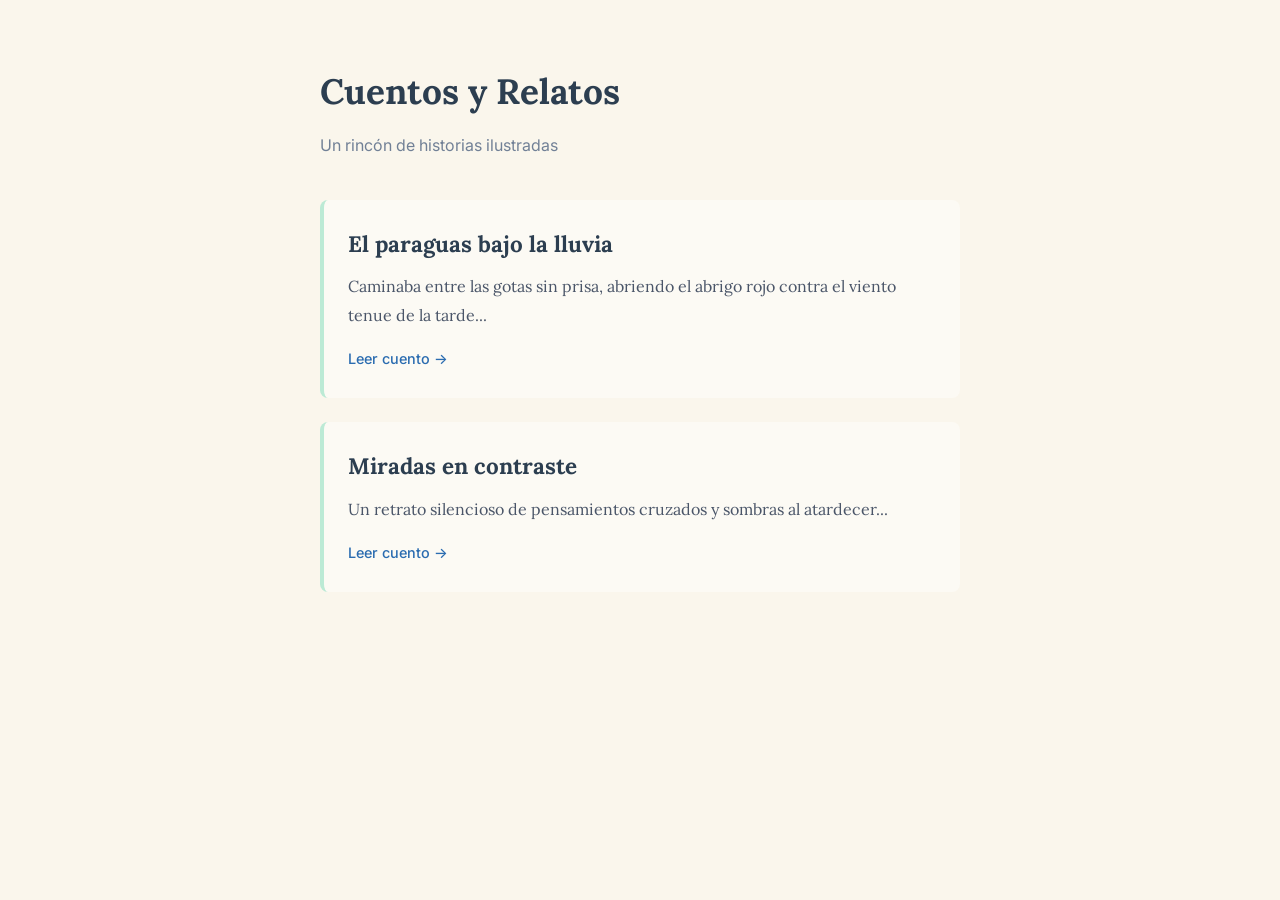
==== index.html @ d62677b7 "Add files via upload" ====
<!DOCTYPE html>
<html lang="es">
<head>
  <meta charset="UTF-8" />
  <meta name="viewport" content="width=device-width, initial-scale=1.0" />
  <title>Colección de Cuentos</title>
  <link rel="stylesheet" href="style.css" />
  <!-- Tipografía serif elegante para lectura -->
  <link rel="preconnect" href="https://fonts.googleapis.com">
  <link rel="preconnect" href="https://fonts.gstatic.com" crossorigin>
  <link href="https://fonts.googleapis.com/css2?family=Lora:ital,wght@0,400..700;1,400..700&family=Inter:wght@300;400;500&display=swap" rel="stylesheet">
</head>
<body>

  <main class="container">
    <header class="header">
      <h1 class="site-title">Cuentos y Relatos</h1>
      <p class="site-subtitle">Un rincón de historias ilustradas</p>
    </header>

    <section class="story-index">
      <ul class="story-list">
        
        <li class="story-card">
          <a href="cuentos/cuento-1.html">
            <h2 class="story-title">El paraguas bajo la lluvia</h2>
            <p class="story-excerpt">Caminaba entre las gotas sin prisa, abriendo el abrigo rojo contra el viento tenue de la tarde...</p>
            <span class="read-more">Leer cuento →</span>
          </a>
        </li>

        <li class="story-card">
          <a href="cuentos/cuento-2.html">
            <h2 class="story-title">Miradas en contraste</h2>
            <p class="story-excerpt">Un retrato silencioso de pensamientos cruzados y sombras al atardecer...</p>
            <span class="read-more">Leer cuento →</span>
          </a>
        </li>

      </ul>
    </section>
  </main>

</body>
</html>
---- style.css ----
/* Variables de color según la paleta enviada */
:root {
  --bg-color: #FAF6EC; /* Tono papel suave basado en #FDF6BD */
  --text-color: #2C3E50;
  --accent-peach: #FFD6A5;
  --accent-mint: #BCEAD5;
  --link-color: #4A5568;
  --max-width-text: 680px;
}

* {
  box-sizing: border-box;
  margin: 0;
  padding: 0;
}

body {
  background-color: var(--bg-color);
  color: var(--text-color);
  font-family: 'Lora', serif; /* Tipografía para texto principal */
  line-height: 1.8;
  font-size: 1.125rem; /* 18px ideal para móviles */
  padding: 20px;
}

.container, .story-container {
  max-width: var(--max-width-text);
  margin: 0 auto;
  padding: 40px 20px;
}

/* Encabezados e Índice */
.site-title, .single-story-title {
  font-family: 'Lora', serif;
  font-weight: 700;
  font-size: 2.2rem;
  margin-bottom: 8px;
  color: var(--text-color);
}

.site-subtitle {
  font-family: 'Inter', sans-serif;
  font-size: 1rem;
  color: #718096;
  margin-bottom: 40px;
}

.story-list {
  list-style: none;
}

.story-card {
  background: rgba(255, 255, 255, 0.4);
  border-left: 4px solid var(--accent-mint);
  border-radius: 8px;
  padding: 24px;
  margin-bottom: 24px;
  transition: transform 0.2s ease, background 0.2s ease;
}

.story-card:hover {
  transform: translateY(-2px);
  background: rgba(255, 255, 255, 0.7);
}

.story-card a {
  text-decoration: none;
  color: inherit;
  display: block;
}

.story-title {
  font-size: 1.4rem;
  margin-bottom: 8px;
}

.story-excerpt {
  font-size: 1rem;
  color: #4A5568;
  margin-bottom: 12px;
}

.read-more {
  font-family: 'Inter', sans-serif;
  font-size: 0.9rem;
  font-weight: 500;
  color: #2B6CB0;
}

/* Estilos de Lectura e Ilustraciones Intercaladas */
.back-nav {
  margin-bottom: 30px;
}

.back-nav a {
  font-family: 'Inter', sans-serif;
  font-size: 0.9rem;
  color: #718096;
  text-decoration: none;
}

.story-body p {
  margin-bottom: 1.6em;
}

/* Ilustración limpia sin recuadros */
.story-illustration {
  margin: 40px auto;
  text-align: center;
}

.story-illustration img {
  max-width: 100%;
  height: auto;
  display: block;
  margin: 0 auto;
  /* Efecto suave opcional si la imagen no tiene fondo transparente */
  mix-blend-mode: multiply; 
}
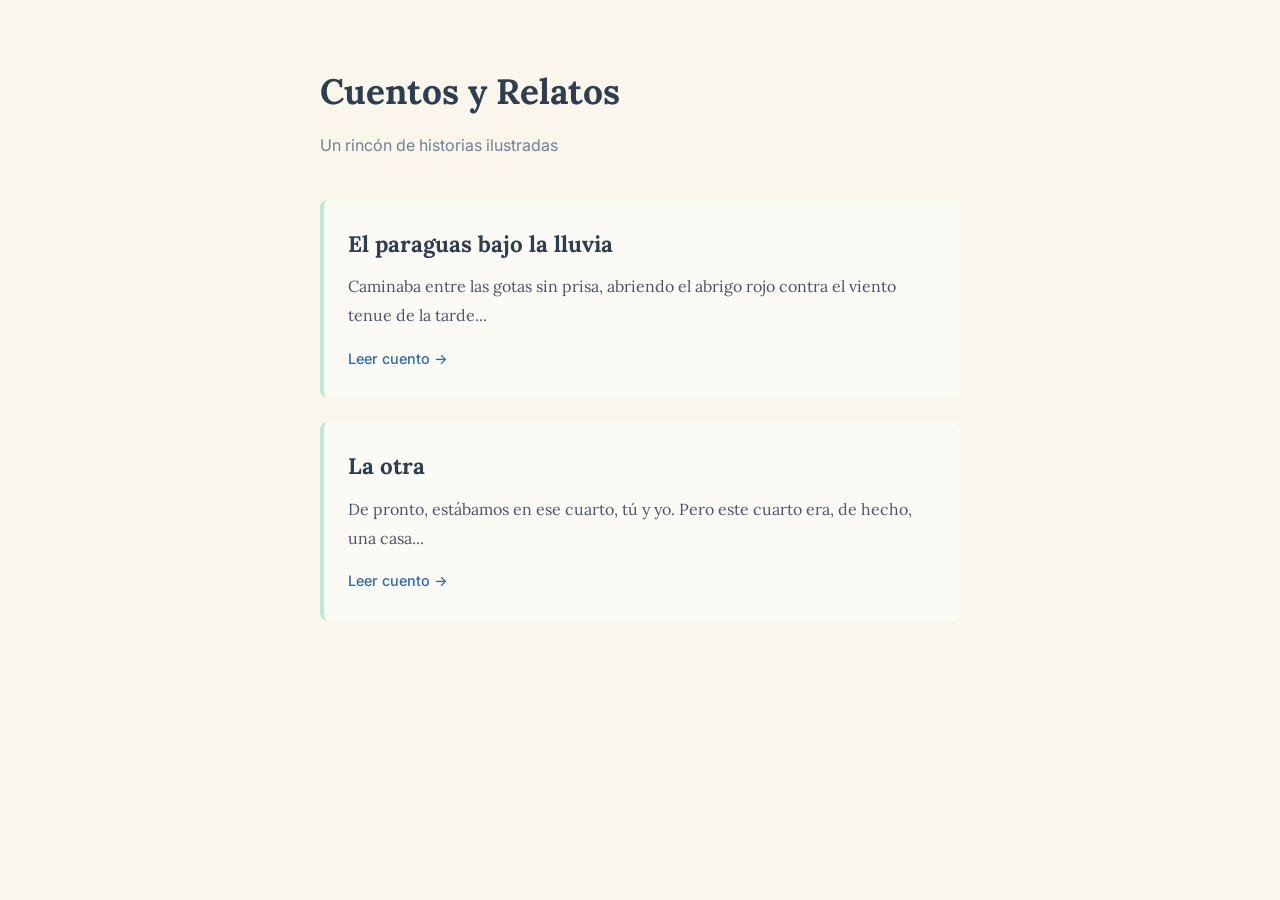
==== commit 1842db40: "Update index.html" ====
--- a/index.html
+++ b/index.html
@@ -30,9 +30,10 @@
         </li>
 
         <li class="story-card">
-          <a href="cuentos/cuento-2.html">
-            <h2 class="story-title">Miradas en contraste</h2>
-            <p class="story-excerpt">Un retrato silencioso de pensamientos cruzados y sombras al atardecer...</p>
+          <a href="cuentos/la-otra.html">
+            <h2 class="story-title">La otra</h2>
+            <p class="story-excerpt">De pronto, estábamos en ese cuarto, tú y yo. Pero este cuarto era, de hecho, una
+              casa...</p>
             <span class="read-more">Leer cuento →</span>
           </a>
         </li>
@@ -42,4 +43,4 @@
   </main>
 
 </body>
-</html>+</html>
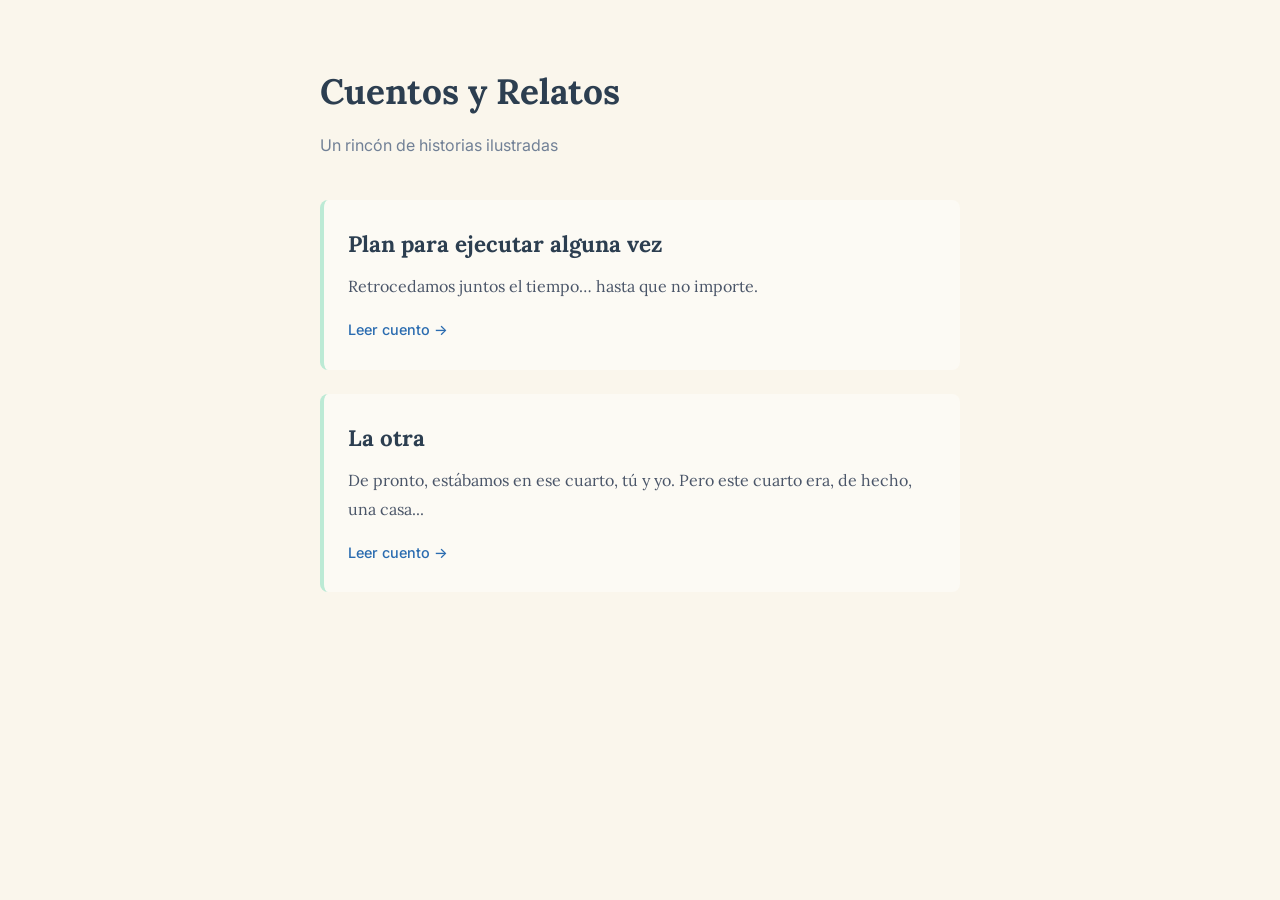
==== commit 577b8d19: "Update index.html" ====
--- a/index.html
+++ b/index.html
@@ -22,9 +22,9 @@
       <ul class="story-list">
         
         <li class="story-card">
-          <a href="cuentos/cuento-1.html">
-            <h2 class="story-title">El paraguas bajo la lluvia</h2>
-            <p class="story-excerpt">Caminaba entre las gotas sin prisa, abriendo el abrigo rojo contra el viento tenue de la tarde...</p>
+          <a href="cuentos/plan-alguna-vez.html">
+            <h2 class="story-title">Plan para ejecutar alguna vez</h2>
+            <p class="story-excerpt">Retrocedamos juntos el tiempo… hasta que no importe.</p>
             <span class="read-more">Leer cuento →</span>
           </a>
         </li>
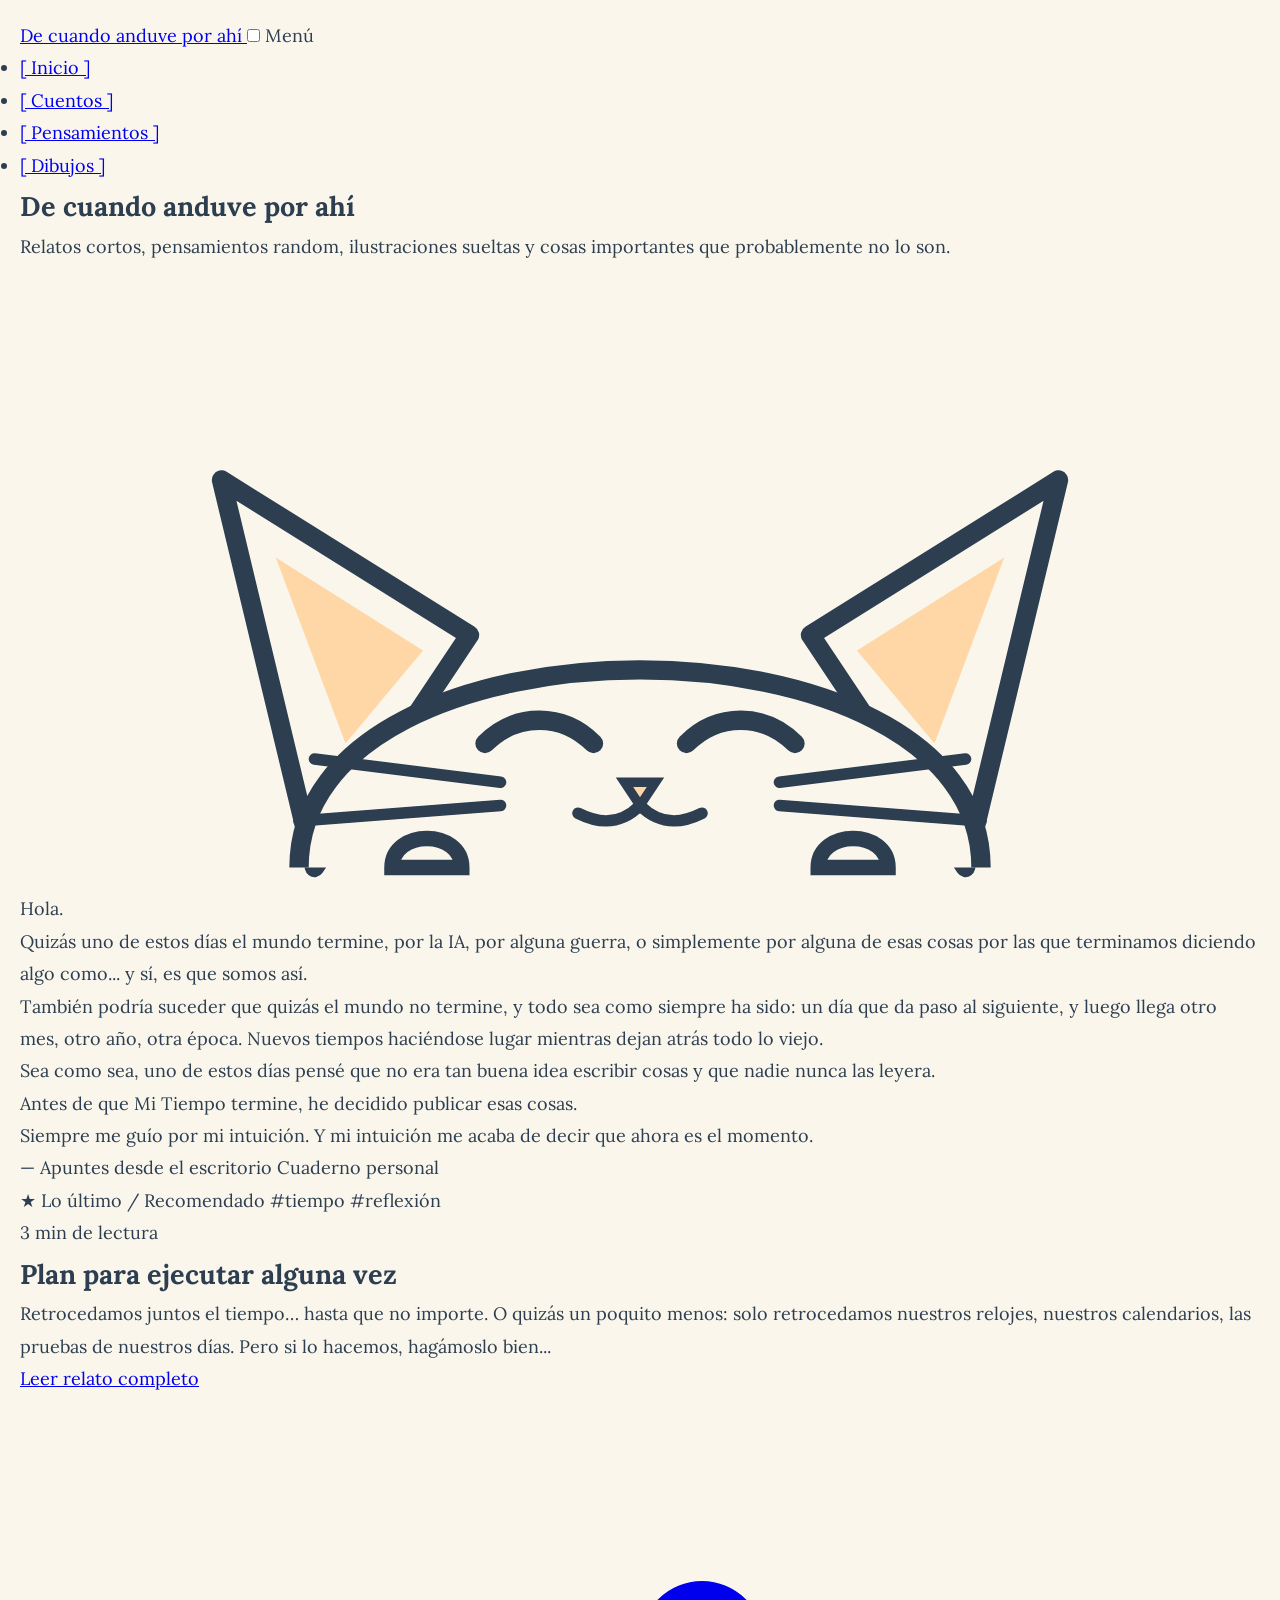
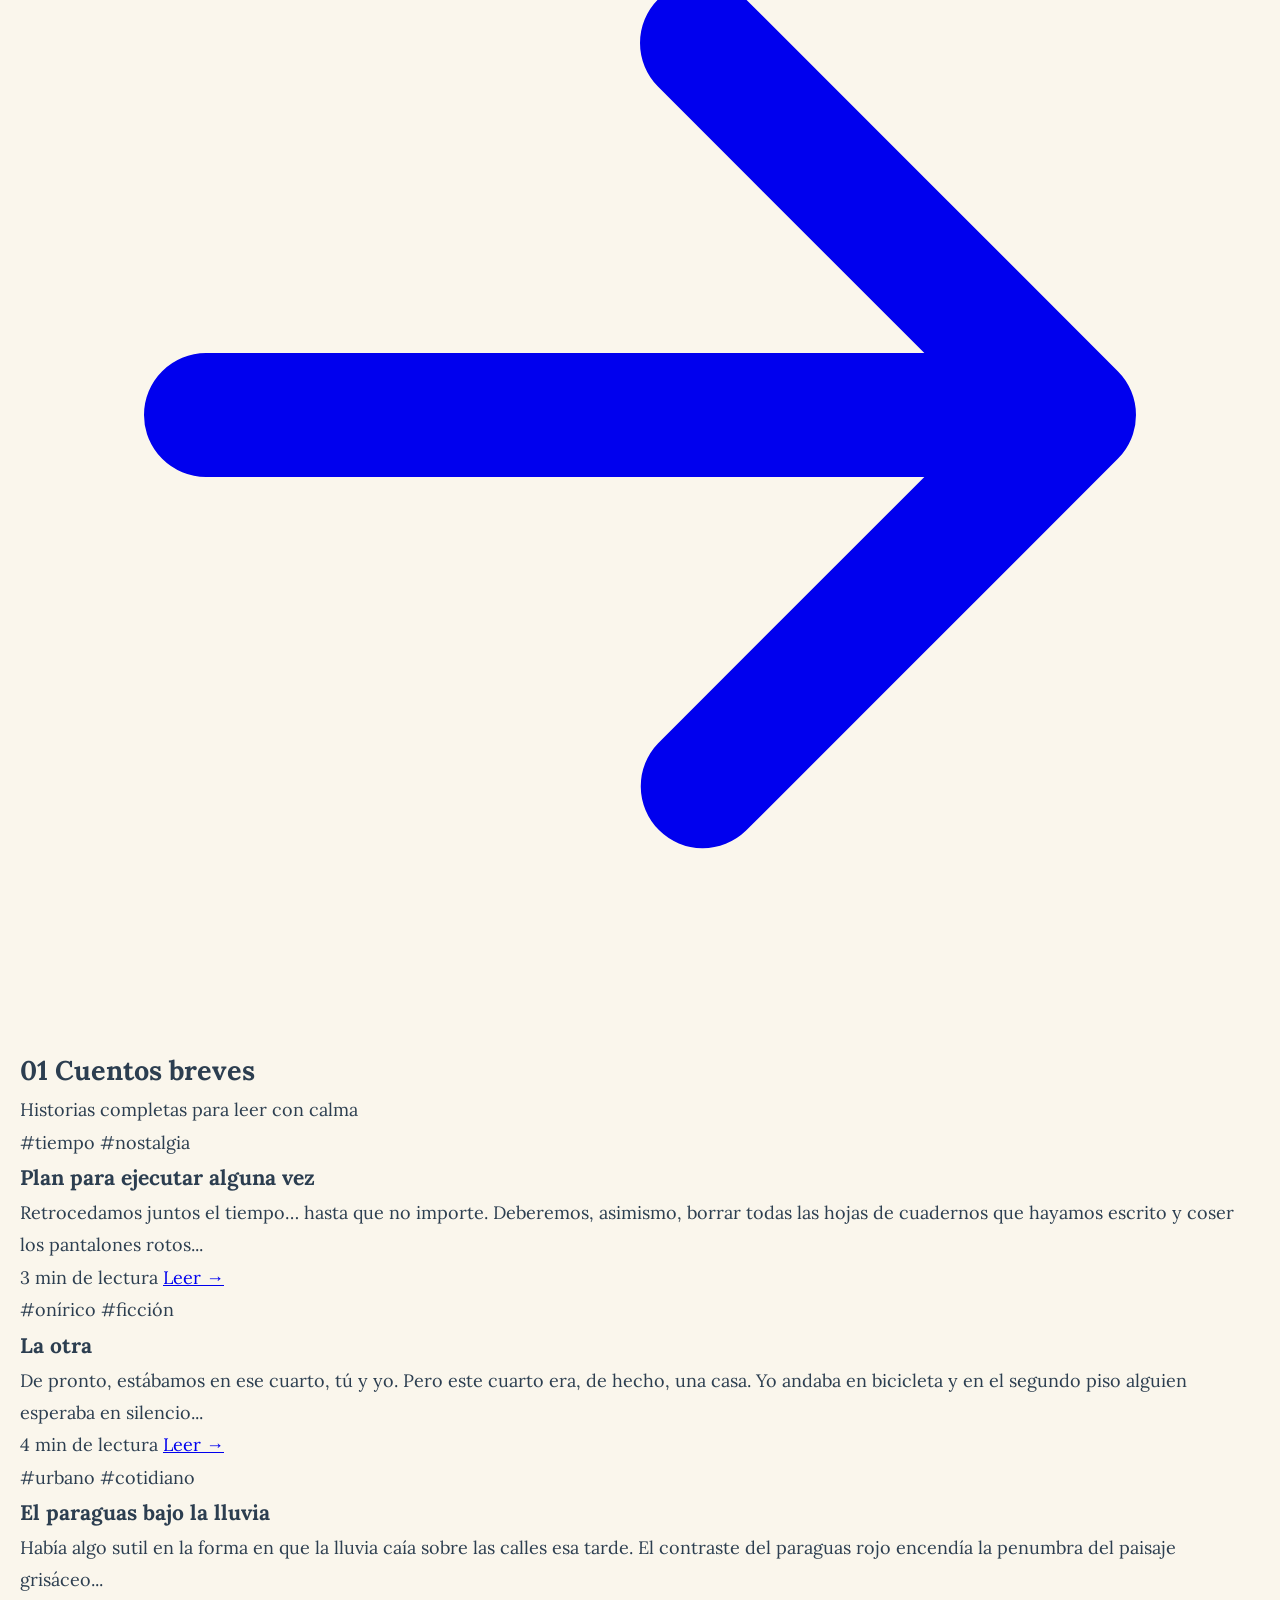
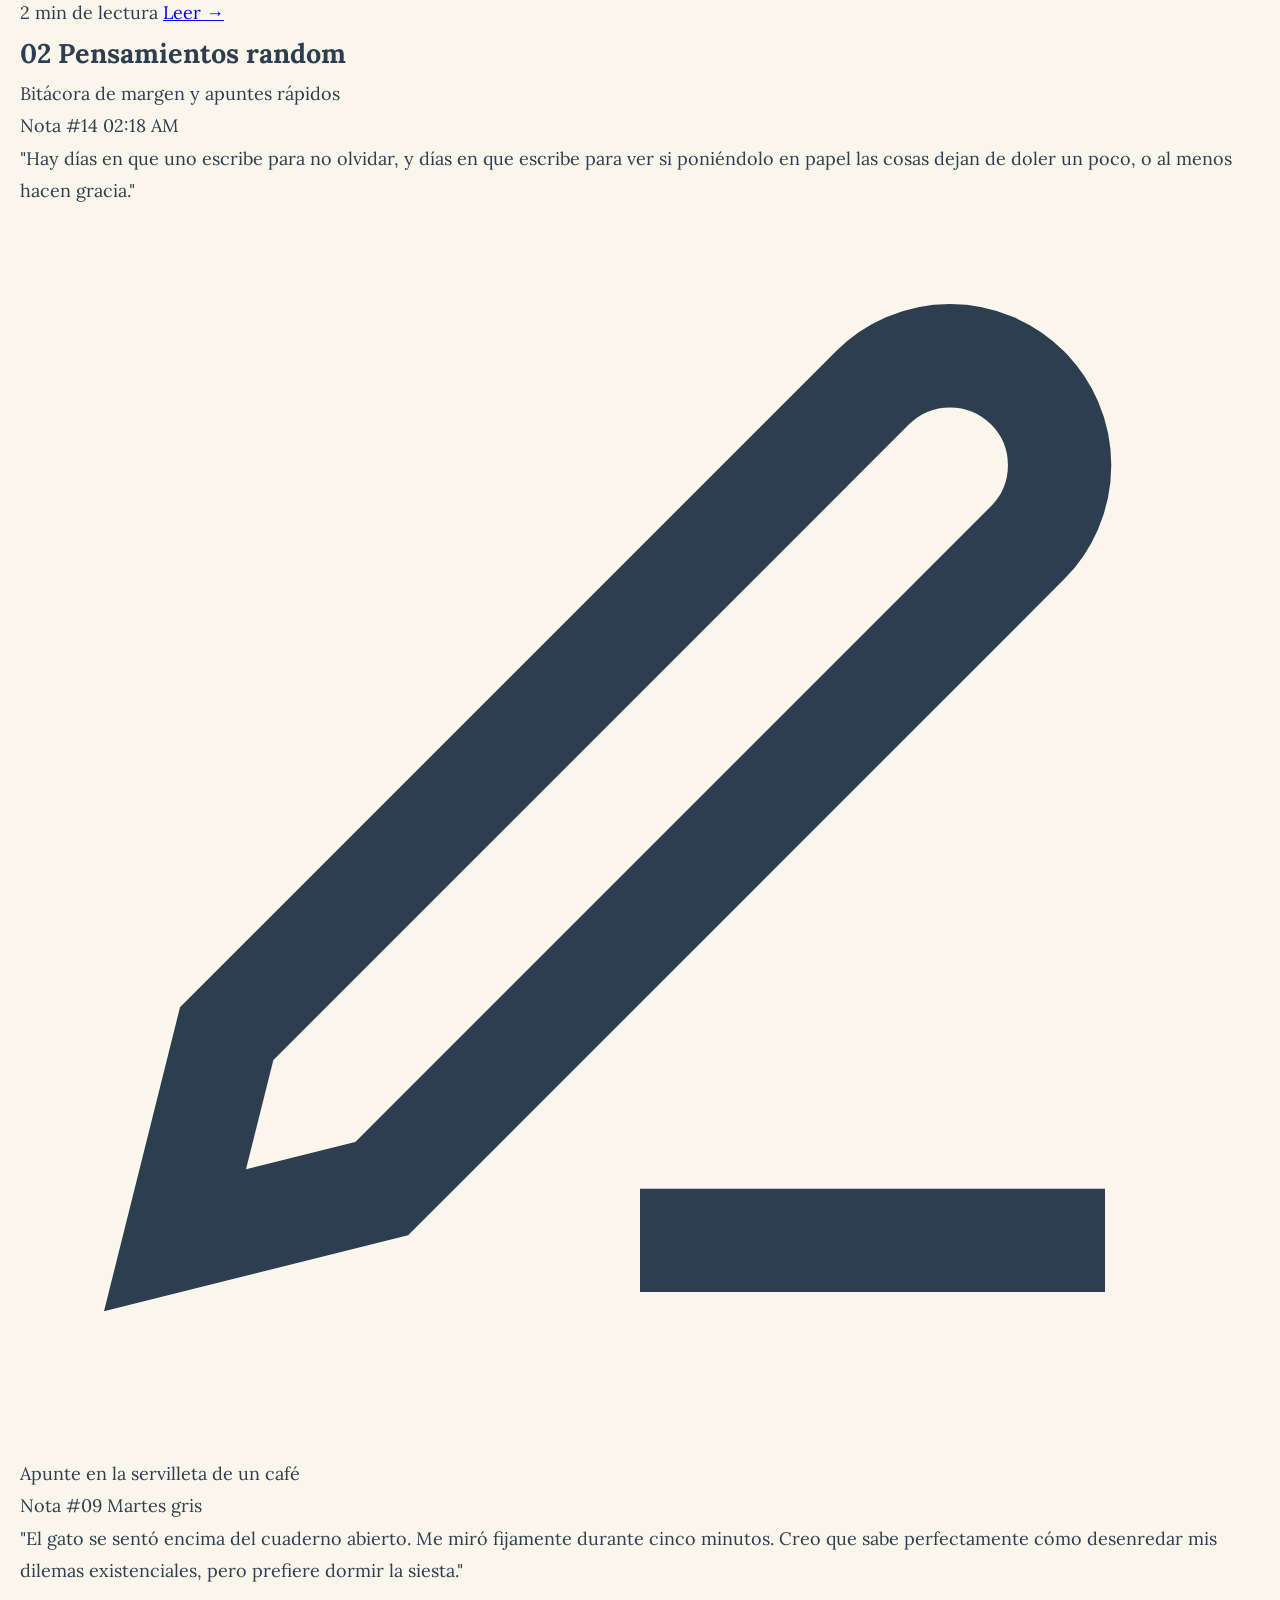
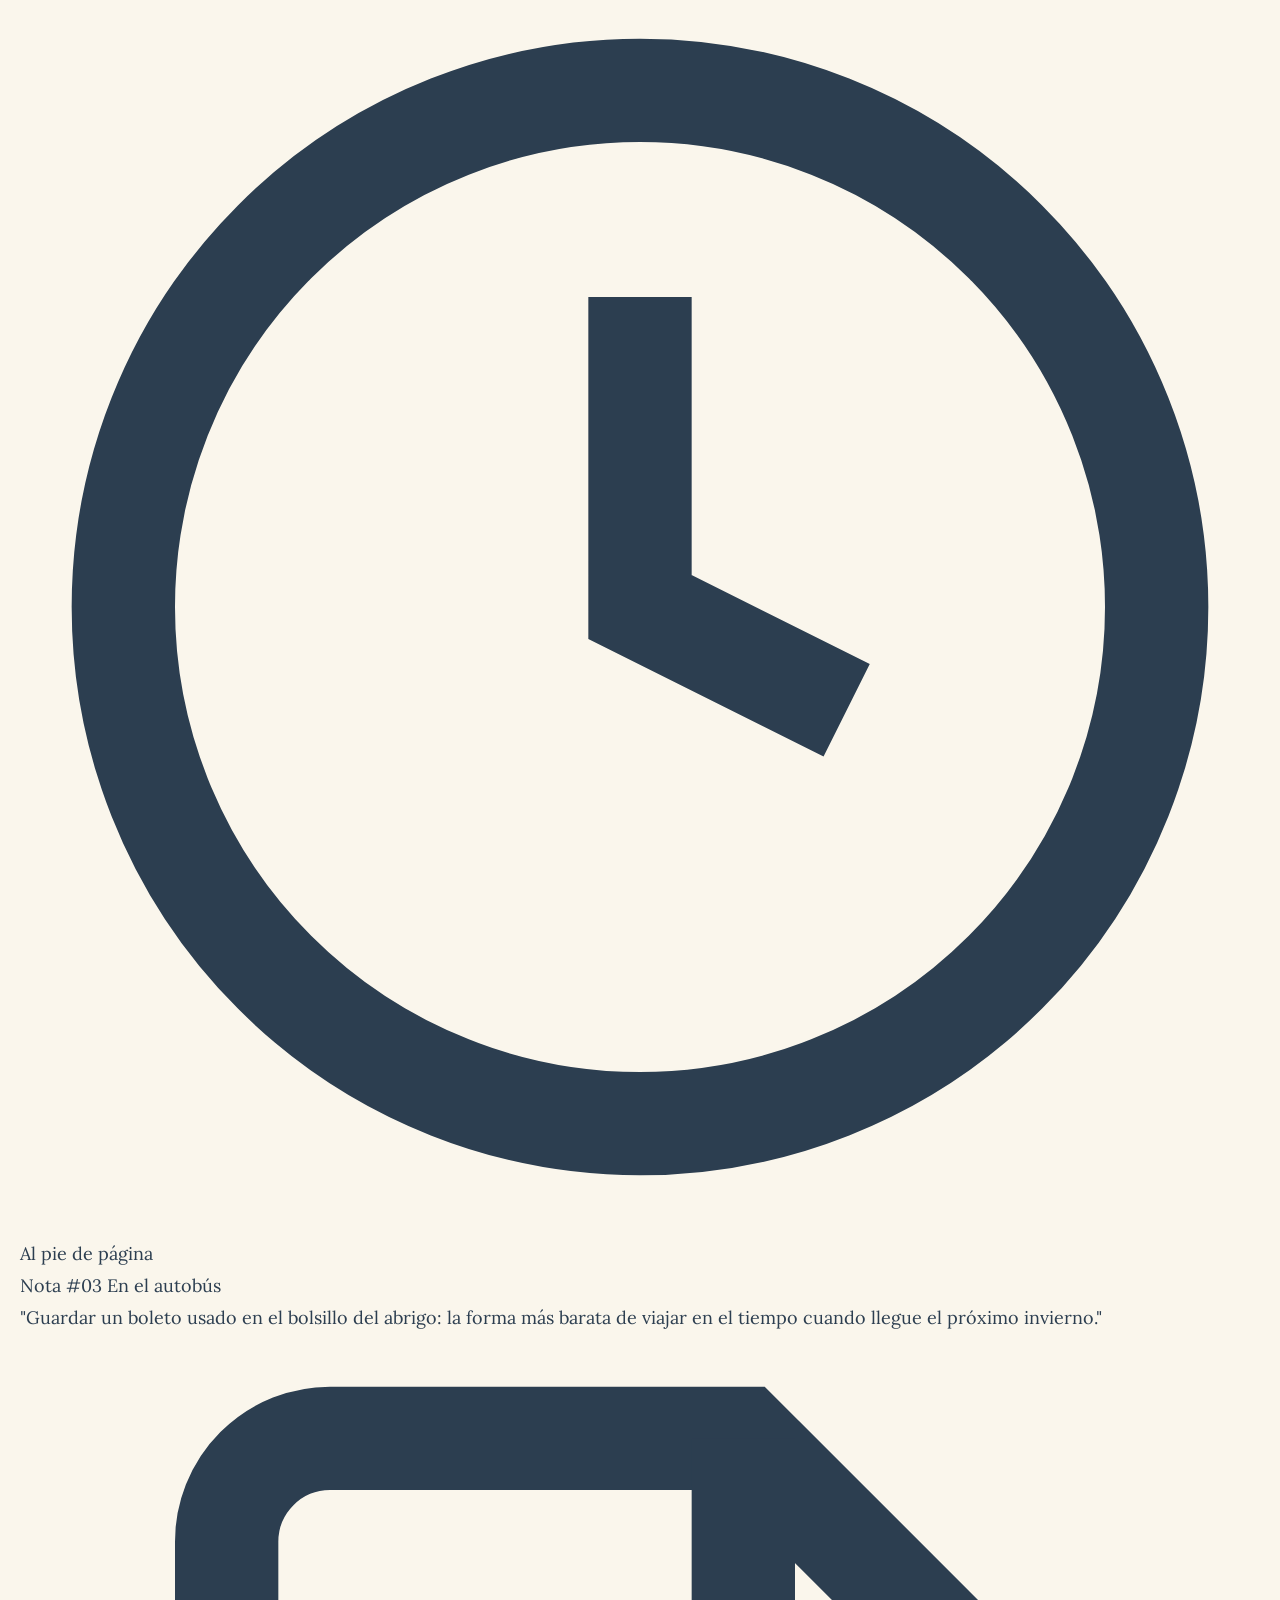
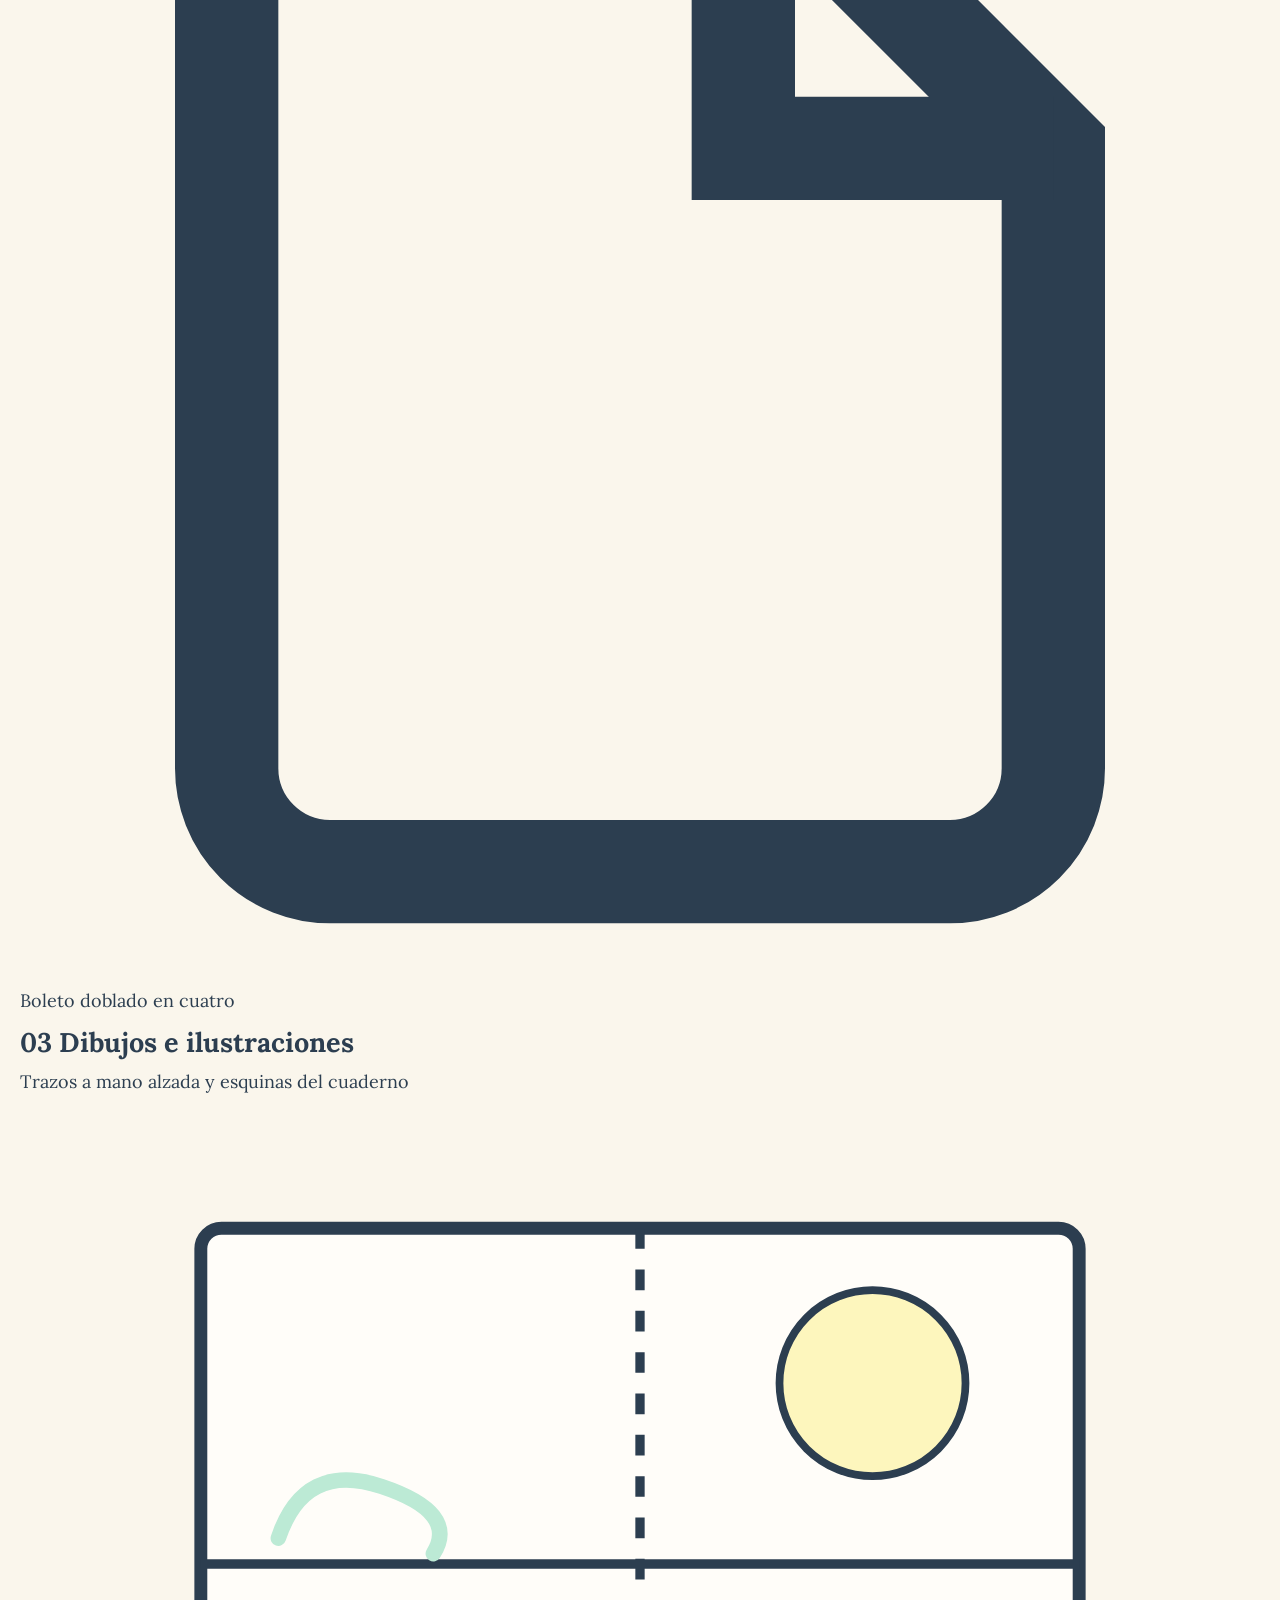
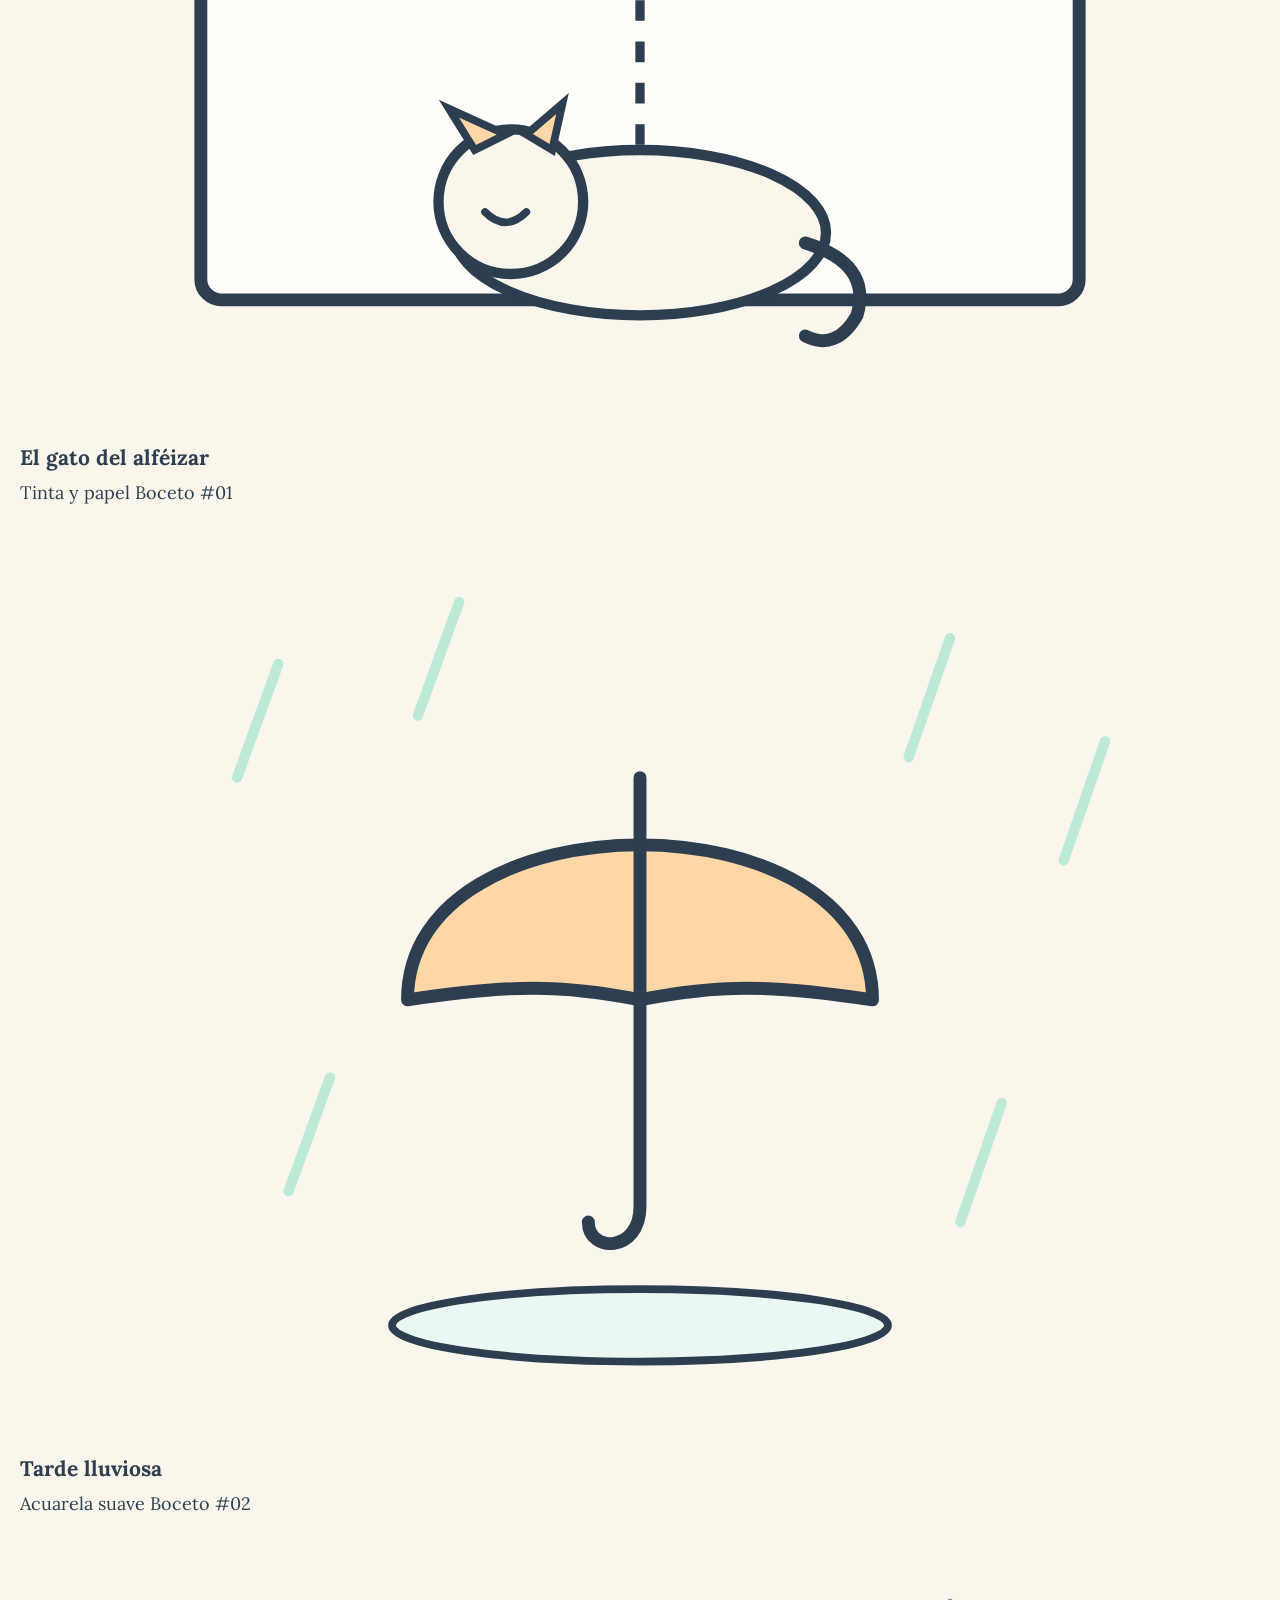
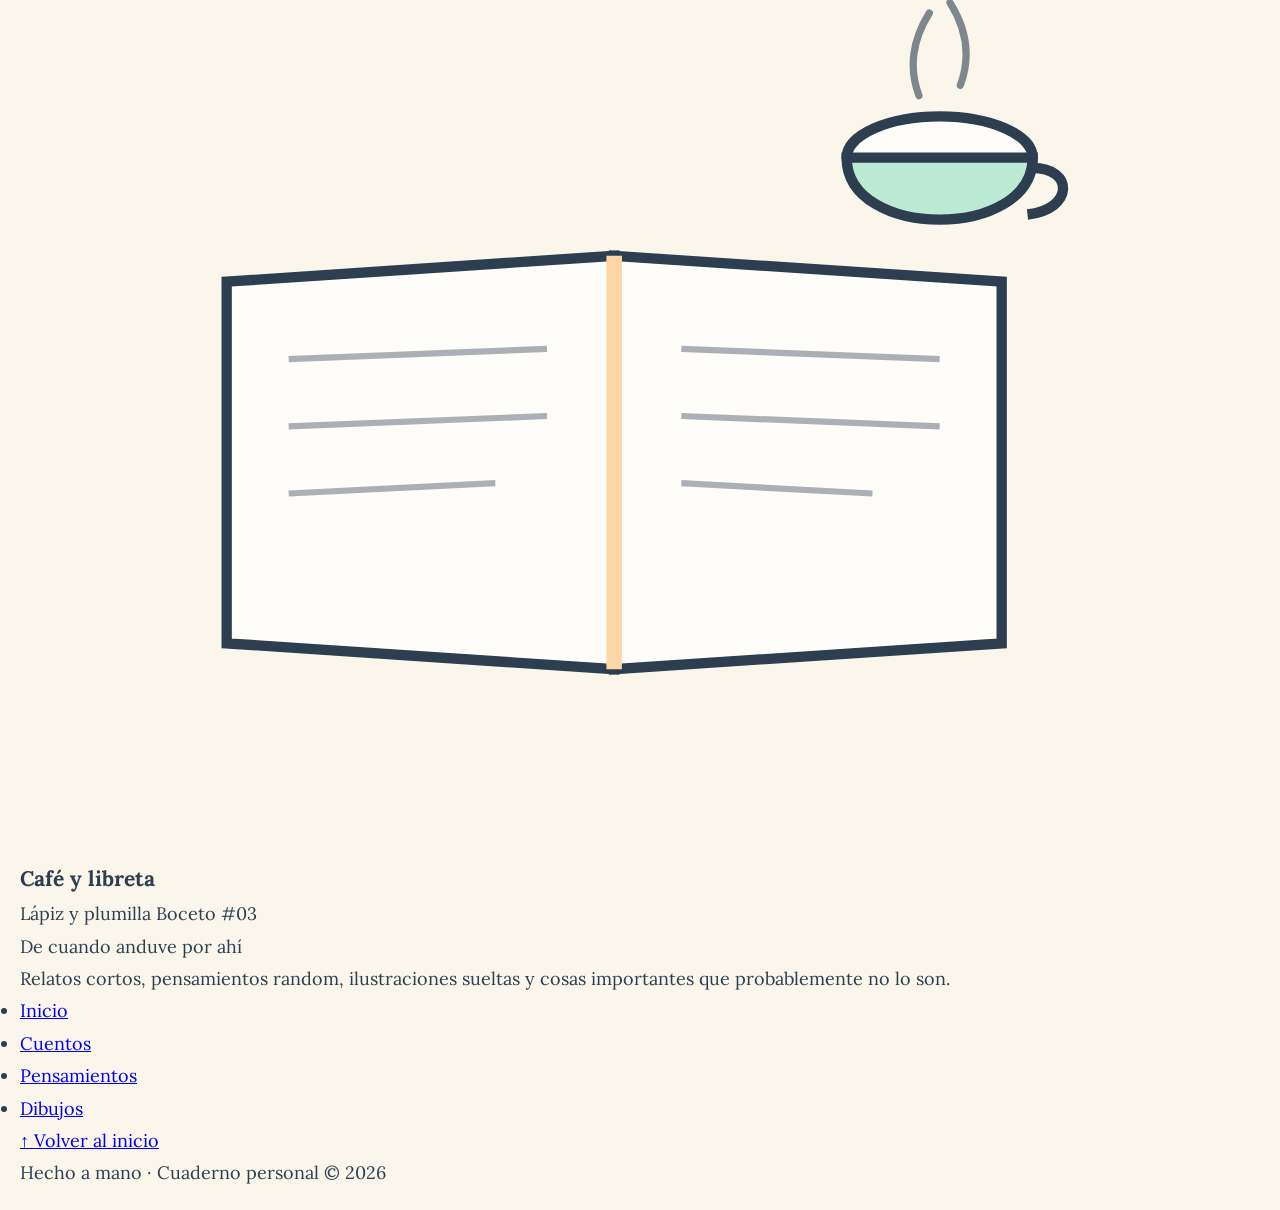
==== commit ad73b52f: "Update index.html" ====
--- a/index.html
+++ b/index.html
@@ -1,46 +1,481 @@
 <!DOCTYPE html>
 <html lang="es">
+
 <head>
   <meta charset="UTF-8" />
   <meta name="viewport" content="width=device-width, initial-scale=1.0" />
-  <title>Colección de Cuentos</title>
-  <link rel="stylesheet" href="style.css" />
-  <!-- Tipografía serif elegante para lectura -->
+  <title>De cuando anduve por ahí — Relatos, pensamientos e ilustraciones</title>
+  <meta name="description"
+    content="Relatos cortos, pensamientos random, ilustraciones sueltas y cosas importantes que probablemente no lo son." />
+
+  <!-- Tipografías de Google Fonts: 'Lora' (lectura) e 'Inter' (menús y etiquetas) -->
   <link rel="preconnect" href="https://fonts.googleapis.com">
   <link rel="preconnect" href="https://fonts.gstatic.com" crossorigin>
-  <link href="https://fonts.googleapis.com/css2?family=Lora:ital,wght@0,400..700;1,400..700&family=Inter:wght@300;400;500&display=swap" rel="stylesheet">
+  <link
+    href="https://fonts.googleapis.com/css2?family=Inter:wght@400;500;600&family=Lora:ital,wght@0,400;0,500;0,600;1,400;1,500&display=swap"
+    rel="stylesheet">
+
+  <link rel="stylesheet" href="style.css" />
 </head>
-<body>
-
-  <main class="container">
-    <header class="header">
-      <h1 class="site-title">Cuentos y Relatos</h1>
-      <p class="site-subtitle">Un rincón de historias ilustradas</p>
-    </header>
-
-    <section class="story-index">
-      <ul class="story-list">
-        
-        <li class="story-card">
-          <a href="cuentos/plan-alguna-vez.html">
-            <h2 class="story-title">Plan para ejecutar alguna vez</h2>
-            <p class="story-excerpt">Retrocedamos juntos el tiempo… hasta que no importe.</p>
-            <span class="read-more">Leer cuento →</span>
+
+<body id="inicio">
+
+  <!-- ======================================================================
+       1. CABECERA Y MENÚ DE NAVEGACIÓN SUTIL
+       ====================================================================== -->
+  <header class="site-header">
+    <div class="header-inner">
+      <!-- Título principal a la izquierda -->
+      <a href="#inicio" class="brand-title" title="Ir al inicio">
+        <span class="brand-dot" aria-hidden="true"></span>
+        <span>De cuando anduve por ahí</span>
+      </a>
+
+      <!-- Control de menú para móviles (compatible 100% sin dependencias) -->
+      <input type="checkbox" id="nav-toggle" class="nav-toggle-input" aria-label="Abrir o cerrar menú de navegación" />
+      <label for="nav-toggle" class="nav-toggle-label" title="Menú">
+        <span class="nav-toggle-icon"><span></span></span>
+        <span>Menú</span>
+      </label>
+
+      <!-- Menú de navegación a la derecha -->
+      <nav class="main-nav" id="main-nav" aria-label="Navegación principal">
+        <ul class="nav-list">
+          <li><a href="#inicio" class="nav-link active">[ Inicio ]</a></li>
+          <li><a href="#cuentos" class="nav-link">[ Cuentos ]</a></li>
+          <li><a href="#pensamientos" class="nav-link">[ Pensamientos ]</a></li>
+          <li><a href="#dibujos" class="nav-link">[ Dibujos ]</a></li>
+        </ul>
+      </nav>
+    </div>
+  </header>
+
+  <!-- CONTENEDOR PRINCIPAL -->
+  <div class="site-wrapper">
+
+    <!-- ======================================================================
+         2. SECCIÓN DE BIENVENIDA (TEXTO Y PERSONALIDAD)
+         ====================================================================== -->
+    <section class="hero-section">
+      <header class="hero-header">
+        <h1 class="hero-main-title">De cuando anduve por ahí</h1>
+        <p class="hero-subtitle">
+          Relatos cortos, pensamientos random, ilustraciones sueltas y cosas importantes que probablemente no lo son.
+        </p>
+      </header>
+
+      <!-- Bloque de bienvenida destacado (estilo hoja de cuaderno con gato asomándose) -->
+      <div class="welcome-card-wrapper">
+
+        <!-- ILUSTRACIÓN SUTIL: Gato asomándose sobre el borde superior de la libreta -->
+        <div class="cat-peeking" aria-hidden="true" title="Un gato asomándose curioso">
+          <svg viewBox="0 0 160 80" fill="none" xmlns="http://www.w3.org/2000/svg">
+            <!-- Oreja izquierda -->
+            <path d="M38 78 L26 28 L58 48 Z" fill="#FAF6EC" stroke="#2C3E50" stroke-width="2.5" stroke-linejoin="round"/>
+            <path d="M33 38 L42 62 L52 50 Z" fill="#FFD6A5"/>
+            <!-- Oreja derecha -->
+            <path d="M122 78 L134 28 L102 48 Z" fill="#FAF6EC" stroke="#2C3E50" stroke-width="2.5" stroke-linejoin="round"/>
+            <path d="M127 38 L118 62 L108 50 Z" fill="#FFD6A5"/>
+            <!-- Cabeza -->
+            <path d="M36 78 C36 44, 124 44, 124 78" fill="#FAF6EC" stroke="#2C3E50" stroke-width="2.5"/>
+            <!-- Ojos cerrados apacibles / curiosos -->
+            <path d="M60 62 C64 58, 70 58, 74 62" stroke="#2C3E50" stroke-width="2.5" stroke-linecap="round"/>
+            <path d="M86 62 C90 58, 96 58, 100 62" stroke="#2C3E50" stroke-width="2.5" stroke-linecap="round"/>
+            <!-- Nariz y hocico -->
+            <path d="M78 67 L82 67 L80 70 Z" fill="#FFD6A5" stroke="#2C3E50" stroke-width="1.2"/>
+            <path d="M80 70 C77 73 74 72 72 71" stroke="#2C3E50" stroke-width="1.5" stroke-linecap="round"/>
+            <path d="M80 70 C83 73 86 72 88 71" stroke="#2C3E50" stroke-width="1.5" stroke-linecap="round"/>
+            <!-- Bigotes izquierdos -->
+            <line x1="62" y1="67" x2="38" y2="64" stroke="#2C3E50" stroke-width="1.5" stroke-linecap="round"/>
+            <line x1="62" y1="70" x2="36" y2="72" stroke="#2C3E50" stroke-width="1.5" stroke-linecap="round"/>
+            <!-- Bigotes derechos -->
+            <line x1="98" y1="67" x2="122" y2="64" stroke="#2C3E50" stroke-width="1.5" stroke-linecap="round"/>
+            <line x1="98" y1="70" x2="124" y2="72" stroke="#2C3E50" stroke-width="1.5" stroke-linecap="round"/>
+            <!-- Patitas apoyadas en el borde -->
+            <path d="M48 78 C48 73 57 73 57 78 Z" fill="#FAF6EC" stroke="#2C3E50" stroke-width="2"/>
+            <path d="M103 78 C103 73 112 73 112 78 Z" fill="#FAF6EC" stroke="#2C3E50" stroke-width="2"/>
+          </svg>
+        </div>
+
+        <article class="welcome-card">
+          <div class="welcome-text">
+            <span class="greeting">Hola.</span>
+            <p>
+              Quizás uno de estos días el mundo termine, por la IA, por alguna guerra, o simplemente por alguna de esas
+              cosas por las que terminamos diciendo algo como... y sí, es que somos así.
+            </p>
+            <p>
+              También podría suceder que quizás el mundo no termine, y todo sea como siempre ha sido: un día que da paso
+              al siguiente, y luego llega otro mes, otro año, otra época. Nuevos tiempos haciéndose lugar mientras dejan
+              atrás todo lo viejo.
+            </p>
+            <p>
+              Sea como sea, uno de estos días pensé que no era tan buena idea escribir cosas y que nadie nunca las
+              leyera.
+            </p>
+            <p>
+              Antes de que Mi Tiempo termine, he decidido publicar esas cosas.
+            </p>
+            <p>
+              Siempre me guío por mi intuición. Y mi intuición me acaba de decir que ahora es el momento.
+            </p>
+          </div>
+
+          <div class="welcome-footer-tag">
+            <span class="welcome-caption">— Apuntes desde el escritorio</span>
+            <span>Cuaderno personal</span>
+          </div>
+        </article>
+      </div>
+    </section>
+
+    <!-- ======================================================================
+         3. BLOQUE DESTACADO ("LO ÚLTIMO / RECOMENDADO")
+         (Fácilmente editable de forma manual al publicar algo nuevo)
+         ====================================================================== -->
+    <section class="featured-section" aria-labelledby="featured-heading">
+      <div class="featured-card">
+        <div class="featured-header">
+          <div class="featured-badge-group">
+            <span class="badge-featured" id="featured-heading">★ Lo último / Recomendado</span>
+            <span class="badge-tag">#tiempo</span>
+            <span class="badge-tag">#reflexión</span>
+          </div>
+          <span class="featured-meta">3 min de lectura</span>
+        </div>
+
+        <h2 class="featured-title">Plan para ejecutar alguna vez</h2>
+
+        <p class="featured-excerpt">
+          Retrocedamos juntos el tiempo… hasta que no importe. O quizás un poquito menos: solo retrocedamos nuestros
+          relojes, nuestros calendarios, las pruebas de nuestros días. Pero si lo hacemos, hagámoslo bien...
+        </p>
+
+        <div>
+          <a href="cuentos/plan-alguna-vez.html" class="btn-read">
+            <span>Leer relato completo</span>
+            <svg viewBox="0 0 20 20" fill="currentColor" aria-hidden="true">
+              <path fill-rule="evenodd"
+                d="M10.293 3.293a1 1 0 011.414 0l6 6a1 1 0 010 1.414l-6 6a1 1 0 01-1.414-1.414L14.586 11H3a1 1 0 110-2h11.586l-4.293-4.293a1 1 0 010-1.414z"
+                clip-rule="evenodd" />
+            </svg>
           </a>
-        </li>
-
-        <li class="story-card">
-          <a href="cuentos/la-otra.html">
-            <h2 class="story-title">La otra</h2>
-            <p class="story-excerpt">De pronto, estábamos en ese cuarto, tú y yo. Pero este cuarto era, de hecho, una
-              casa...</p>
-            <span class="read-more">Leer cuento →</span>
-          </a>
-        </li>
-
+        </div>
+      </div>
+    </section>
+
+    <!-- ======================================================================
+         4. VISTAS PREVIAS DE LAS 3 SECCIONES
+         ====================================================================== -->
+
+    <!-- SECCIÓN 1: CUENTOS BREVES -->
+    <section id="cuentos" class="section-block" aria-labelledby="cuentos-title">
+      <div class="section-header-wrap">
+        <h2 id="cuentos-title" class="section-title">
+          <span class="section-number">01</span>
+          <span>Cuentos breves</span>
+        </h2>
+        <span class="section-desc">Historias completas para leer con calma</span>
+      </div>
+
+      <div class="story-cards-grid">
+
+        <!-- Cuento 1: Plan para ejecutar alguna vez -->
+        <article class="story-card-item">
+          <div>
+            <div class="card-tags">
+              <span class="tag-badge">#tiempo</span>
+              <span class="tag-badge">#nostalgia</span>
+            </div>
+            <h3 class="story-card-title">Plan para ejecutar alguna vez</h3>
+            <p class="story-card-excerpt">
+              Retrocedamos juntos el tiempo… hasta que no importe. Deberemos, asimismo, borrar todas las hojas de
+              cuadernos que hayamos escrito y coser los pantalones rotos...
+            </p>
+          </div>
+          <div class="story-card-footer">
+            <span class="story-reading-time">3 min de lectura</span>
+            <a href="cuentos/plan-alguna-vez.html" class="story-link-action">
+              <span>Leer</span> &rarr;
+            </a>
+          </div>
+        </article>
+
+        <!-- Cuento 2: La otra -->
+        <article class="story-card-item">
+          <div>
+            <div class="card-tags">
+              <span class="tag-badge">#onírico</span>
+              <span class="tag-badge">#ficción</span>
+            </div>
+            <h3 class="story-card-title">La otra</h3>
+            <p class="story-card-excerpt">
+              De pronto, estábamos en ese cuarto, tú y yo. Pero este cuarto era, de hecho, una casa. Yo andaba en
+              bicicleta y en el segundo piso alguien esperaba en silencio...
+            </p>
+          </div>
+          <div class="story-card-footer">
+            <span class="story-reading-time">4 min de lectura</span>
+            <a href="cuentos/la-otra.html" class="story-link-action">
+              <span>Leer</span> &rarr;
+            </a>
+          </div>
+        </article>
+
+        <!-- Cuento 3: El paraguas bajo la lluvia -->
+        <article class="story-card-item">
+          <div>
+            <div class="card-tags">
+              <span class="tag-badge">#urbano</span>
+              <span class="tag-badge">#cotidiano</span>
+            </div>
+            <h3 class="story-card-title">El paraguas bajo la lluvia</h3>
+            <p class="story-card-excerpt">
+              Había algo sutil en la forma en que la lluvia caía sobre las calles esa tarde. El contraste del paraguas
+              rojo encendía la penumbra del paisaje grisáceo...
+            </p>
+          </div>
+          <div class="story-card-footer">
+            <span class="story-reading-time">2 min de lectura</span>
+            <a href="cuentos/cuento-1.html" class="story-link-action">
+              <span>Leer</span> &rarr;
+            </a>
+          </div>
+        </article>
+
+      </div>
+    </section>
+
+    <!-- SECCIÓN 2: PENSAMIENTOS RANDOM (BITÁCORA / NOTA AL MARGEN) -->
+    <section id="pensamientos" class="section-block" aria-labelledby="pensamientos-title">
+      <div class="section-header-wrap">
+        <h2 id="pensamientos-title" class="section-title">
+          <span class="section-number">02</span>
+          <span>Pensamientos random</span>
+        </h2>
+        <span class="section-desc">Bitácora de margen y apuntes rápidos</span>
+      </div>
+
+      <div class="notes-grid">
+
+        <!-- Nota al margen 1 -->
+        <article class="margin-note-card">
+          <span class="tape-strip tape-peach" aria-hidden="true"></span>
+          <div class="note-meta">
+            <span class="note-number">Nota #14</span>
+            <time>02:18 AM</time>
+          </div>
+          <blockquote class="note-content">
+            "Hay días en que uno escribe para no olvidar, y días en que escribe para ver si poniéndolo en papel las cosas
+            dejan de doler un poco, o al menos hacen gracia."
+          </blockquote>
+          <div class="note-footer">
+            <svg viewBox="0 0 24 24" fill="none" stroke="currentColor" stroke-width="2">
+              <path d="M12 20h9"></path>
+              <path d="M16.5 3.5a2.121 2.121 0 0 1 3 3L7 19l-4 1 1-4L16.5 3.5z"></path>
+            </svg>
+            <span>Apunte en la servilleta de un café</span>
+          </div>
+        </article>
+
+        <!-- Nota al margen 2 -->
+        <article class="margin-note-card">
+          <span class="tape-strip tape-mint" aria-hidden="true"></span>
+          <div class="note-meta">
+            <span class="note-number">Nota #09</span>
+            <time>Martes gris</time>
+          </div>
+          <blockquote class="note-content">
+            "El gato se sentó encima del cuaderno abierto. Me miró fijamente durante cinco minutos. Creo que sabe
+            perfectamente cómo desenredar mis dilemas existenciales, pero prefiere dormir la siesta."
+          </blockquote>
+          <div class="note-footer">
+            <svg viewBox="0 0 24 24" fill="none" stroke="currentColor" stroke-width="2">
+              <circle cx="12" cy="12" r="10"></circle>
+              <polyline points="12 6 12 12 16 14"></polyline>
+            </svg>
+            <span>Al pie de página</span>
+          </div>
+        </article>
+
+        <!-- Nota al margen 3 -->
+        <article class="margin-note-card">
+          <span class="tape-strip tape-peach" aria-hidden="true"></span>
+          <div class="note-meta">
+            <span class="note-number">Nota #03</span>
+            <time>En el autobús</time>
+          </div>
+          <blockquote class="note-content">
+            "Guardar un boleto usado en el bolsillo del abrigo: la forma más barata de viajar en el tiempo cuando llegue
+            el próximo invierno."
+          </blockquote>
+          <div class="note-footer">
+            <svg viewBox="0 0 24 24" fill="none" stroke="currentColor" stroke-width="2">
+              <path d="M14 2H6a2 2 0 0 0-2 2v16a2 2 0 0 0 2 2h12a2 2 0 0 0 2-2V8z"></path>
+              <polyline points="14 2 14 8 20 8"></polyline>
+            </svg>
+            <span>Boleto doblado en cuatro</span>
+          </div>
+        </article>
+
+      </div>
+    </section>
+
+    <!-- SECCIÓN 3: DIBUJOS (CUADRÍCULA VISUAL TIPO GALERÍA) -->
+    <section id="dibujos" class="section-block" aria-labelledby="dibujos-title">
+      <div class="section-header-wrap">
+        <h2 id="dibujos-title" class="section-title">
+          <span class="section-number">03</span>
+          <span>Dibujos e ilustraciones</span>
+        </h2>
+        <span class="section-desc">Trazos a mano alzada y esquinas del cuaderno</span>
+      </div>
+
+      <div class="gallery-grid">
+
+        <!-- Dibujo 1: Gato en la ventana -->
+        <!-- NOTA: Para usar una imagen tuya, simplemente reemplaza el <svg> por: -->
+        <!-- <img src="assets/nombre-de-tu-foto.png" alt="Descripción" /> -->
+        <article class="drawing-item">
+          <div class="drawing-frame">
+            <svg class="vector-illustration" viewBox="0 0 240 180" fill="none" xmlns="http://www.w3.org/2000/svg" aria-label="Ilustración de gato descansando">
+              <rect width="240" height="180" fill="#FAF6EC"/>
+              <!-- Marco de ventana -->
+              <rect x="35" y="25" width="170" height="130" rx="4" stroke="#2C3E50" stroke-width="2.5" fill="#FFFDF9"/>
+              <line x1="120" y1="25" x2="120" y2="155" stroke="#2C3E50" stroke-width="1.8" stroke-dasharray="4 4"/>
+              <line x1="35" y1="90" x2="205" y2="90" stroke="#2C3E50" stroke-width="1.8"/>
+              <!-- Luna o planta exterior suave -->
+              <circle cx="165" cy="55" r="18" fill="#FDF6BD" stroke="#2C3E50" stroke-width="1.5"/>
+              <path d="M50 85 Q 55 70 70 75 Q 85 80 80 88" stroke="#BCEAD5" stroke-width="3" stroke-linecap="round"/>
+              <!-- Gato durmiendo en el alféizar -->
+              <ellipse cx="120" cy="142" rx="36" ry="16" fill="#FAF6EC" stroke="#2C3E50" stroke-width="2"/>
+              <circle cx="95" cy="136" r="14" fill="#FAF6EC" stroke="#2C3E50" stroke-width="2"/>
+              <path d="M88 126 L83 118 L94 123 Z" fill="#FFD6A5" stroke="#2C3E50" stroke-width="1.5"/>
+              <path d="M98 123 L105 117 L103 126 Z" fill="#FFD6A5" stroke="#2C3E50" stroke-width="1.5"/>
+              <path d="M90 138 Q 94 142 98 138" stroke="#2C3E50" stroke-width="1.5" stroke-linecap="round"/>
+              <!-- Cola cayendo suavemente -->
+              <path d="M152 144 Q 165 148 162 158 Q 158 165 152 162" stroke="#2C3E50" stroke-width="2.5" stroke-linecap="round"/>
+            </svg>
+          </div>
+          <div class="drawing-info">
+            <h3 class="drawing-title">El gato del alféizar</h3>
+            <div class="drawing-meta">
+              <span>Tinta y papel</span>
+              <span>Boceto #01</span>
+            </div>
+          </div>
+        </article>
+
+        <!-- Dibujo 2: El paraguas bajo la lluvia -->
+        <article class="drawing-item">
+          <div class="drawing-frame">
+            <svg class="vector-illustration" viewBox="0 0 240 180" fill="none" xmlns="http://www.w3.org/2000/svg" aria-label="Ilustración de paraguas bajo la lluvia">
+              <rect width="240" height="180" fill="#FAF6EC"/>
+              <!-- Gotas de lluvia sutiles -->
+              <line x1="50" y1="30" x2="42" y2="52" stroke="#BCEAD5" stroke-width="2" stroke-linecap="round"/>
+              <line x1="85" y1="18" x2="77" y2="40" stroke="#BCEAD5" stroke-width="2" stroke-linecap="round"/>
+              <line x1="180" y1="25" x2="172" y2="48" stroke="#BCEAD5" stroke-width="2" stroke-linecap="round"/>
+              <line x1="210" y1="45" x2="202" y2="68" stroke="#BCEAD5" stroke-width="2" stroke-linecap="round"/>
+              <line x1="60" y1="110" x2="52" y2="132" stroke="#BCEAD5" stroke-width="2" stroke-linecap="round"/>
+              <line x1="190" y1="115" x2="182" y2="138" stroke="#BCEAD5" stroke-width="2" stroke-linecap="round"/>
+              <!-- Paraguas cálido -->
+              <path d="M75 95 C75 55, 165 55, 165 95 C145 92, 135 92, 120 95 C105 92, 95 92, 75 95 Z" fill="#FFD6A5" stroke="#2C3E50" stroke-width="2.5" stroke-linejoin="round"/>
+              <path d="M120 52 L120 135 C120 144, 110 144, 110 138" stroke="#2C3E50" stroke-width="2.5" stroke-linecap="round"/>
+              <!-- Charco en el suelo -->
+              <ellipse cx="120" cy="158" rx="48" ry="7" fill="#EBF7F1" stroke="#2C3E50" stroke-width="1.5"/>
+            </svg>
+          </div>
+          <div class="drawing-info">
+            <h3 class="drawing-title">Tarde lluviosa</h3>
+            <div class="drawing-meta">
+              <span>Acuarela suave</span>
+              <span>Boceto #02</span>
+            </div>
+          </div>
+        </article>
+
+        <!-- Dibujo 3: Café y cuaderno abierto -->
+        <article class="drawing-item">
+          <div class="drawing-frame">
+            <svg class="vector-illustration" viewBox="0 0 240 180" fill="none" xmlns="http://www.w3.org/2000/svg" aria-label="Ilustración de cuaderno y taza de café">
+              <rect width="240" height="180" fill="#FAF6EC"/>
+              <!-- Cuaderno abierto -->
+              <path d="M40 70 L115 65 L115 145 L40 140 Z" fill="#FFFDF9" stroke="#2C3E50" stroke-width="2"/>
+              <path d="M115 65 L190 70 L190 140 L115 145 Z" fill="#FFFDF9" stroke="#2C3E50" stroke-width="2"/>
+              <!-- Lomo del cuaderno -->
+              <line x1="115" y1="65" x2="115" y2="145" stroke="#FFD6A5" stroke-width="3"/>
+              <!-- Líneas simuladas de texto -->
+              <line x1="52" y1="85" x2="102" y2="83" stroke="#2C3E50" stroke-width="1.2" opacity="0.4"/>
+              <line x1="52" y1="98" x2="102" y2="96" stroke="#2C3E50" stroke-width="1.2" opacity="0.4"/>
+              <line x1="52" y1="111" x2="92" y2="109" stroke="#2C3E50" stroke-width="1.2" opacity="0.4"/>
+              <line x1="128" y1="83" x2="178" y2="85" stroke="#2C3E50" stroke-width="1.2" opacity="0.4"/>
+              <line x1="128" y1="96" x2="178" y2="98" stroke="#2C3E50" stroke-width="1.2" opacity="0.4"/>
+              <line x1="128" y1="109" x2="165" y2="111" stroke="#2C3E50" stroke-width="1.2" opacity="0.4"/>
+              <!-- Taza de café -->
+              <ellipse cx="178" cy="46" rx="18" ry="8" fill="#FFFDF9" stroke="#2C3E50" stroke-width="2"/>
+              <path d="M160 46 C160 62 196 62 196 46 Z" fill="#BCEAD5" stroke="#2C3E50" stroke-width="2"/>
+              <path d="M196 48 C204 48 204 56 195 57" stroke="#2C3E50" stroke-width="2" fill="none"/>
+              <!-- Humo de la taza -->
+              <path d="M174 34 Q 171 26 176 18" stroke="#2C3E50" stroke-width="1.4" stroke-linecap="round" opacity="0.6"/>
+              <path d="M182 32 Q 185 24 180 16" stroke="#2C3E50" stroke-width="1.4" stroke-linecap="round" opacity="0.6"/>
+            </svg>
+          </div>
+          <div class="drawing-info">
+            <h3 class="drawing-title">Café y libreta</h3>
+            <div class="drawing-meta">
+              <span>Lápiz y plumilla</span>
+              <span>Boceto #03</span>
+            </div>
+          </div>
+        </article>
+
+      </div>
+    </section>
+
+  </div><!-- /.site-wrapper -->
+
+  <!-- ======================================================================
+       PIE DE PÁGINA (FOOTER)
+       ====================================================================== -->
+  <footer class="site-footer">
+    <div class="footer-inner">
+      <div class="footer-brand">De cuando anduve por ahí</div>
+      <p class="footer-tagline">
+        Relatos cortos, pensamientos random, ilustraciones sueltas y cosas importantes que probablemente no lo son.
+      </p>
+
+      <ul class="footer-links">
+        <li><a href="#inicio">Inicio</a></li>
+        <li><a href="#cuentos">Cuentos</a></li>
+        <li><a href="#pensamientos">Pensamientos</a></li>
+        <li><a href="#dibujos">Dibujos</a></li>
       </ul>
-    </section>
-  </main>
+
+      <a href="#inicio" class="back-to-top" title="Volver arriba">
+        <span>↑ Volver al inicio</span>
+      </a>
+
+      <p class="footer-copy">
+        Hecho a mano · Cuaderno personal &copy; 2026
+      </p>
+    </div>
+  </footer>
+
+  <!-- SCRIPT LIGERO: Cierra automáticamente el menú móvil al hacer clic en un enlace -->
+  <script>
+    (function () {
+      const toggle = document.getElementById('nav-toggle');
+      const links = document.querySelectorAll('.nav-link');
+      links.forEach(function (link) {
+        link.addEventListener('click', function () {
+          if (toggle && toggle.checked) {
+            toggle.checked = false;
+          }
+        });
+      });
+    })();
+  </script>
 
 </body>
+
 </html>
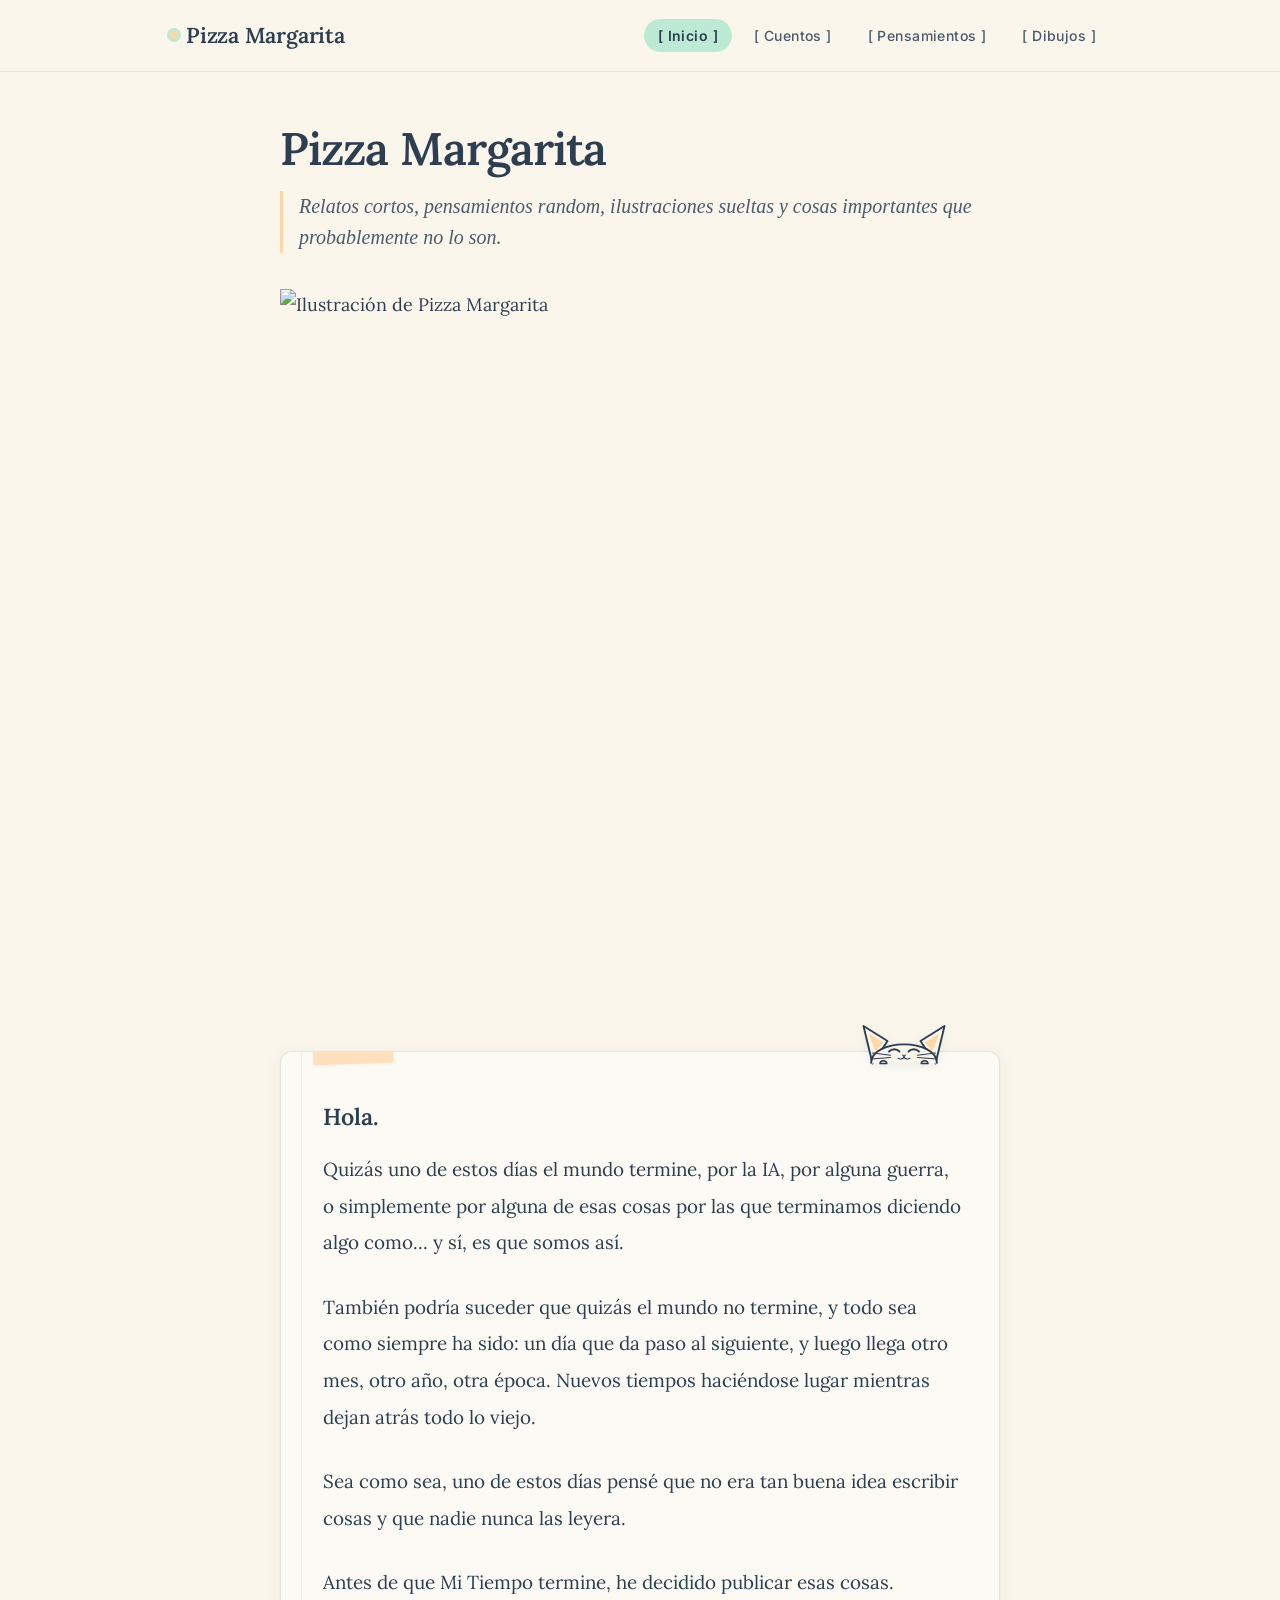
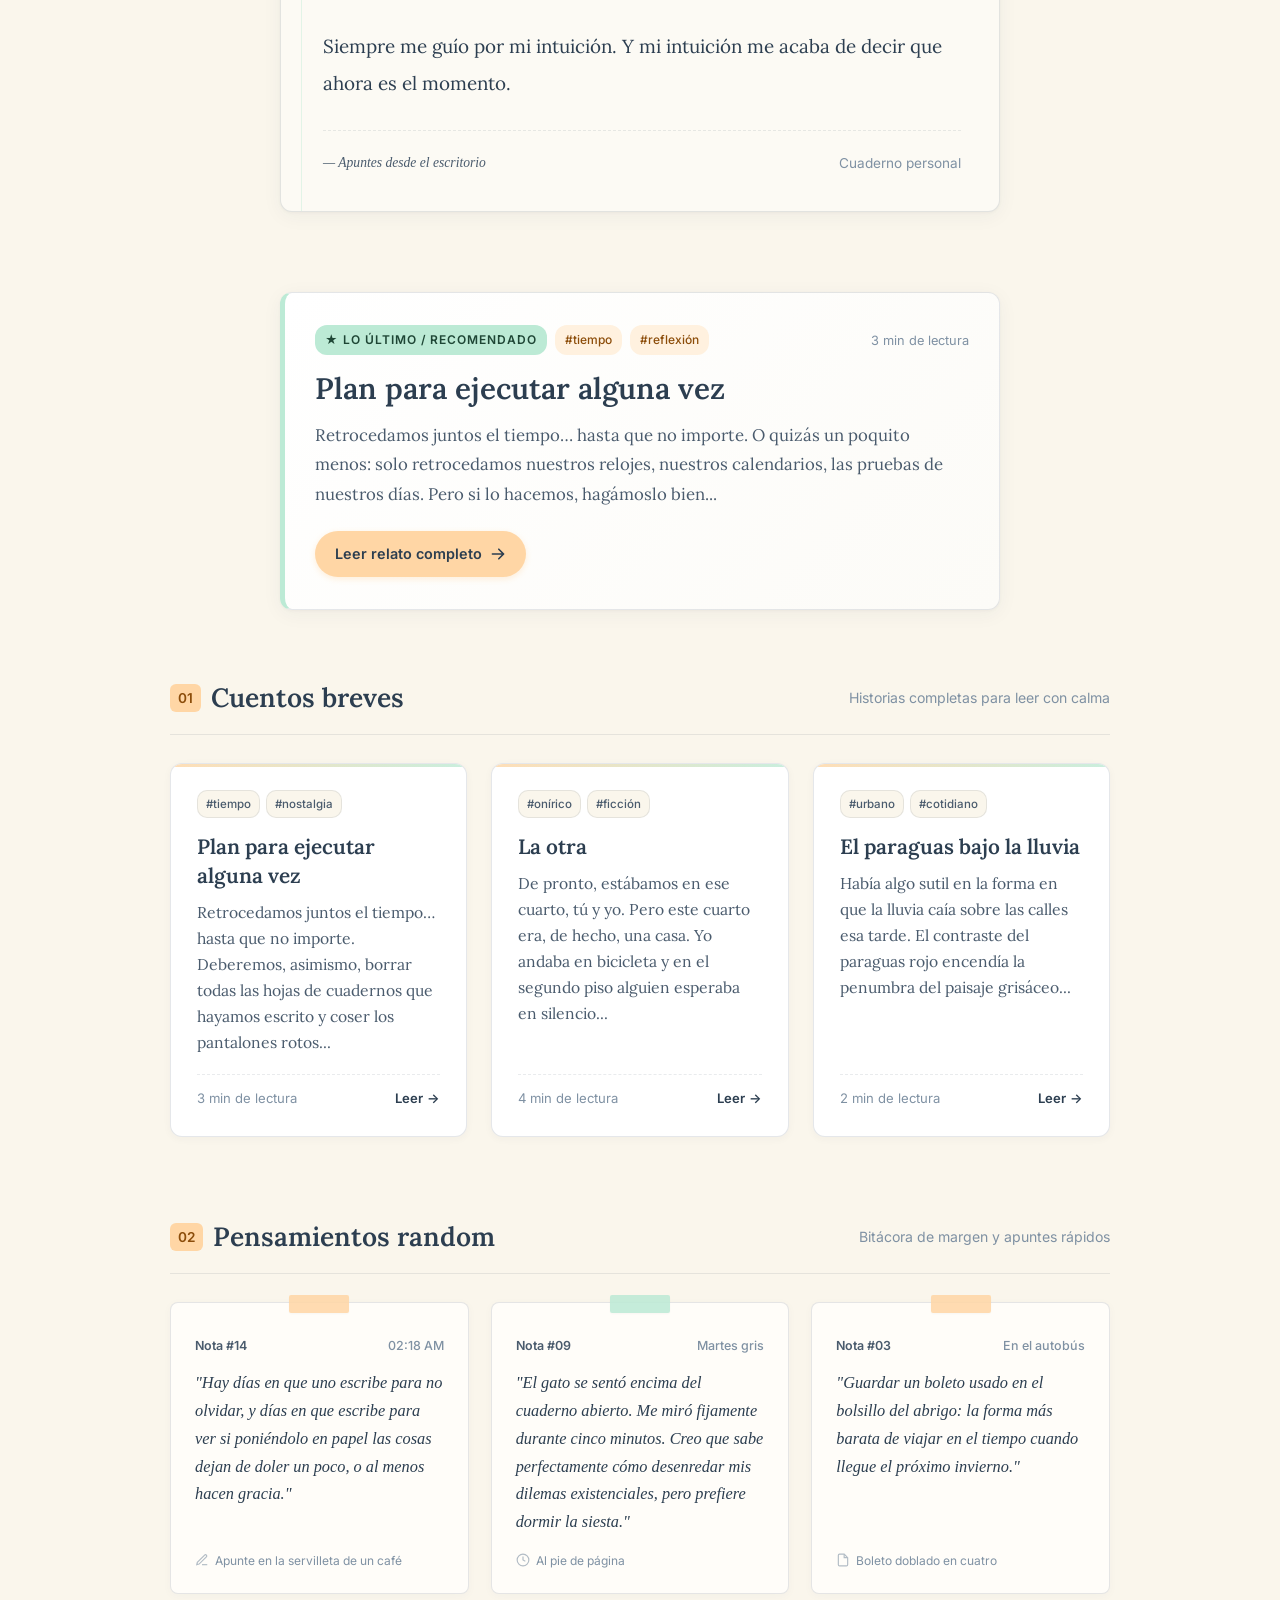
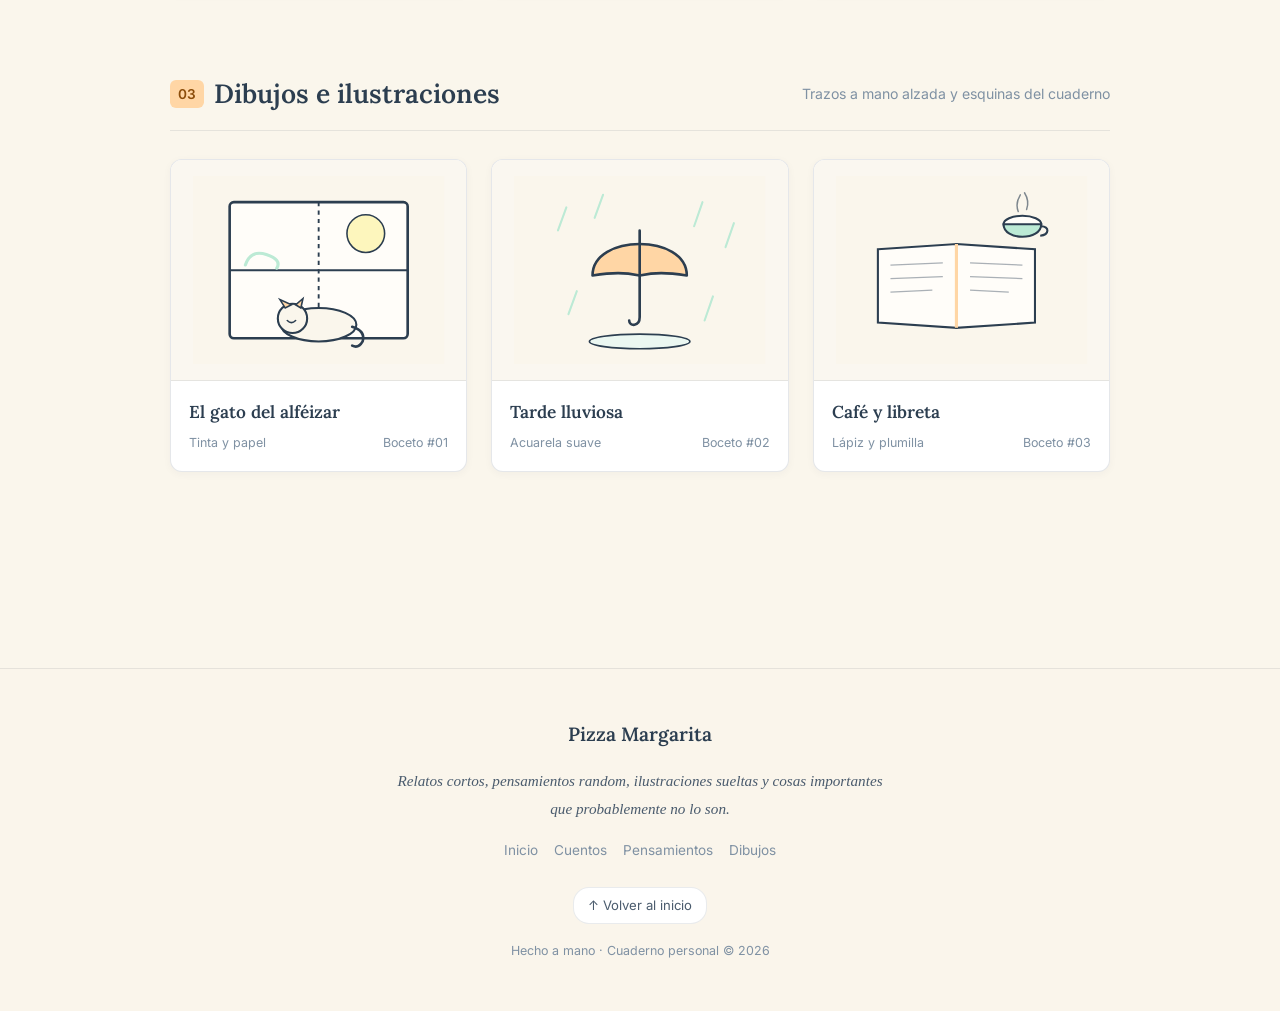
==== commit f3dadfeb: "Update index.html" ====
--- a/index.html
+++ b/index.html
@@ -4,7 +4,7 @@
 <head>
   <meta charset="UTF-8" />
   <meta name="viewport" content="width=device-width, initial-scale=1.0" />
-  <title>De cuando anduve por ahí — Relatos, pensamientos e ilustraciones</title>
+  <title>Pizza Margarita — Relatos, pensamientos e ilustraciones</title>
   <meta name="description"
     content="Relatos cortos, pensamientos random, ilustraciones sueltas y cosas importantes que probablemente no lo son." />
 
@@ -28,7 +28,7 @@
       <!-- Título principal a la izquierda -->
       <a href="#inicio" class="brand-title" title="Ir al inicio">
         <span class="brand-dot" aria-hidden="true"></span>
-        <span>De cuando anduve por ahí</span>
+        <span>Pizza Margarita</span>
       </a>
 
       <!-- Control de menú para móviles (compatible 100% sin dependencias) -->
@@ -58,11 +58,16 @@
          ====================================================================== -->
     <section class="hero-section">
       <header class="hero-header">
-        <h1 class="hero-main-title">De cuando anduve por ahí</h1>
+        <h1 class="hero-main-title">Pizza Margarita</h1>
         <p class="hero-subtitle">
           Relatos cortos, pensamientos random, ilustraciones sueltas y cosas importantes que probablemente no lo son.
         </p>
       </header>
+
+      <!-- Ilustración central: Pizza Margarita -->
+      <div class="hero-pizza-wrap">
+        <img src="pizza-margarita.png" alt="Ilustración de Pizza Margarita" class="hero-pizza-img" width="737" height="729" />
+      </div>
 
       <!-- Bloque de bienvenida destacado (estilo hoja de cuaderno con gato asomándose) -->
       <div class="welcome-card-wrapper">
@@ -439,7 +444,7 @@
        ====================================================================== -->
   <footer class="site-footer">
     <div class="footer-inner">
-      <div class="footer-brand">De cuando anduve por ahí</div>
+      <div class="footer-brand">Pizza Margarita</div>
       <p class="footer-tagline">
         Relatos cortos, pensamientos random, ilustraciones sueltas y cosas importantes que probablemente no lo son.
       </p>
--- a/style.css
+++ b/style.css
@@ -1,111 +1,959 @@
-/* Variables de color según la paleta enviada */
+/* ==========================================================================
+   DE CUANDO ANDUVE POR AHÍ — ESTILOS GENERALES Y CUADERNO DE ARTISTA
+   Paleta: Crema suave (#FAF6EC, #FDF6BD), Carbón (#2C3E50), Durazno (#FFD6A5), Menta (#BCEAD5)
+   Tipografías: 'Lora' (lectura) e 'Inter' (menús, etiquetas y metadatos)
+   ========================================================================== */
+
+/* --------------------------------------------------------------------------
+   1. VARIABLES DE TEMA & CONFIGURACIÓN
+   -------------------------------------------------------------------------- */
 :root {
-  --bg-color: #FAF6EC; /* Tono papel suave basado en #FDF6BD */
-  --text-color: #2C3E50;
-  --accent-peach: #FFD6A5;
-  --accent-mint: #BCEAD5;
-  --link-color: #4A5568;
-  --max-width-text: 680px;
-}
-
-* {
+  /* Fondos inspirados en papel y cuaderno */
+  --bg-paper: #FAF6EC;           /* Crema suave / tono papel principal */
+  --bg-paper-alt: #FDF6BD;       /* Tono marfil cálido complementario */
+  --bg-paper-warm: #F4EEDF;      /* Sombra suave de papel */
+  --bg-card: #FFFFFF;            /* Hoja blanca limpia */
+  --bg-card-soft: #FCFAF4;       /* Papel de carta sutil */
+  
+  /* Textos */
+  --text-primary: #2C3E50;       /* Gris carbón suave */
+  --text-secondary: #4A5B6D;     /* Gris medio para extractos */
+  --text-muted: #7F91A3;         /* Gris tenue para metadatos y fechas */
+  
+  /* Acentos */
+  --accent-peach: #FFD6A5;       /* Durazno suave */
+  --accent-peach-light: #FFF1DF; /* Durazno translúcido */
+  --accent-mint: #BCEAD5;        /* Verde menta suave */
+  --accent-mint-light: #EBF7F1;  /* Menta translúcido */
+  
+  /* Bordes y Sombras de Cuaderno */
+  --border-subtle: rgba(44, 62, 80, 0.10);
+  --border-card: rgba(44, 62, 80, 0.12);
+  --border-sketch: rgba(44, 62, 80, 0.20);
+  --shadow-sm: 0 2px 8px rgba(44, 62, 80, 0.04);
+  --shadow-paper: 0 4px 20px rgba(44, 62, 80, 0.05), 0 1px 3px rgba(44, 62, 80, 0.04);
+  --shadow-hover: 0 10px 28px rgba(44, 62, 80, 0.09), 0 2px 6px rgba(44, 62, 80, 0.04);
+
+  /* Tipografías */
+  --font-serif: 'Lora', Georgia, 'Times New Roman', serif;
+  --font-sans: 'Inter', -apple-system, BlinkMacSystemFont, 'Segoe UI', Roboto, sans-serif;
+
+  /* Medidas de Contenedor */
+  --site-max-width: 980px;
+  --text-max-width: 720px;
+  --header-height: 72px;
+
+  /* Compatibilidad con historias individuales existentes */
+  --bg-color: var(--bg-paper);
+  --text-color: var(--text-primary);
+  --max-width-text: var(--text-max-width);
+}
+
+/* --------------------------------------------------------------------------
+   2. RESET & BASE
+   -------------------------------------------------------------------------- */
+*, *::before, *::after {
   box-sizing: border-box;
   margin: 0;
   padding: 0;
 }
 
+html {
+  scroll-behavior: smooth;
+  font-size: 16px;
+  -webkit-text-size-adjust: 100%;
+}
+
 body {
-  background-color: var(--bg-color);
-  color: var(--text-color);
-  font-family: 'Lora', serif; /* Tipografía para texto principal */
+  background-color: var(--bg-paper);
+  color: var(--text-primary);
+  font-family: var(--font-serif);
   line-height: 1.8;
-  font-size: 1.125rem; /* 18px ideal para móviles */
-  padding: 20px;
-}
-
-.container, .story-container {
-  max-width: var(--max-width-text);
+  font-size: 1.125rem; /* 18px base para lectura descansada */
+  min-height: 100vh;
+  position: relative;
+  overflow-x: hidden;
+  /* Textura de grano de papel muy tenue generada con CSS */
+  background-image: 
+    radial-gradient(var(--border-subtle) 0.5px, transparent 0.5px),
+    radial-gradient(var(--border-subtle) 0.5px, var(--bg-paper) 0.5px);
+  background-size: 32px 32px;
+  background-position: 0 0, 16px 16px;
+}
+
+img, svg {
+  max-width: 100%;
+  height: auto;
+  display: block;
+}
+
+a {
+  color: inherit;
+  text-decoration: none;
+  transition: color 0.2s ease, border-color 0.2s ease, background-color 0.2s ease, transform 0.2s ease;
+}
+
+/* Enlaces con salto de foco visible para accesibilidad */
+:focus-visible {
+  outline: 2px solid var(--accent-mint);
+  outline-offset: 3px;
+  border-radius: 4px;
+}
+
+/* Contenedor principal */
+.site-wrapper {
+  max-width: var(--site-max-width);
   margin: 0 auto;
-  padding: 40px 20px;
-}
-
-/* Encabezados e Índice */
-.site-title, .single-story-title {
-  font-family: 'Lora', serif;
-  font-weight: 700;
-  font-size: 2.2rem;
-  margin-bottom: 8px;
-  color: var(--text-color);
-}
-
-.site-subtitle {
-  font-family: 'Inter', sans-serif;
-  font-size: 1rem;
-  color: #718096;
-  margin-bottom: 40px;
-}
-
-.story-list {
+  padding: 0 20px 80px 20px;
+}
+
+/* --------------------------------------------------------------------------
+   3. CABECERA Y MENÚ DE NAVEGACIÓN SUTIL
+   -------------------------------------------------------------------------- */
+.site-header {
+  position: sticky;
+  top: 0;
+  z-index: 100;
+  background-color: rgba(250, 246, 236, 0.94);
+  backdrop-filter: blur(8px);
+  -webkit-backdrop-filter: blur(8px);
+  border-bottom: 1px solid var(--border-subtle);
+  transition: all 0.3s ease;
+}
+
+.header-inner {
+  max-width: var(--site-max-width);
+  margin: 0 auto;
+  padding: 16px 20px;
+  display: flex;
+  align-items: center;
+  justify-content: space-between;
+  gap: 16px;
+}
+
+/* Título de la web a la izquierda */
+.brand-title {
+  font-family: var(--font-serif);
+  font-size: 1.35rem;
+  font-weight: 600;
+  color: var(--text-primary);
+  letter-spacing: -0.01em;
+  display: flex;
+  align-items: center;
+  gap: 8px;
+}
+
+.brand-dot {
+  width: 8px;
+  height: 8px;
+  border-radius: 50%;
+  background-color: var(--accent-peach);
+  display: inline-block;
+  box-shadow: 0 0 0 3px var(--accent-mint);
+}
+
+/* Menú de navegación a la derecha */
+.main-nav {
+  display: flex;
+  align-items: center;
+}
+
+.nav-list {
+  display: flex;
+  align-items: center;
   list-style: none;
-}
-
-.story-card {
-  background: rgba(255, 255, 255, 0.4);
-  border-left: 4px solid var(--accent-mint);
+  gap: 8px;
+}
+
+.nav-link {
+  font-family: var(--font-sans);
+  font-size: 0.875rem;
+  font-weight: 500;
+  letter-spacing: 0.03em;
+  color: var(--text-secondary);
+  padding: 8px 14px;
+  border-radius: 20px;
+  transition: all 0.25s ease;
+  position: relative;
+}
+
+.nav-link:hover {
+  color: var(--text-primary);
+  background-color: rgba(255, 214, 165, 0.35); /* Toque durazno suave */
+}
+
+.nav-link.active {
+  color: var(--text-primary);
+  background-color: var(--accent-mint);
+  font-weight: 600;
+}
+
+/* Toggle para móviles (oculto en escritorio) */
+.nav-toggle-input {
+  display: none;
+}
+
+.nav-toggle-label {
+  display: none;
+  cursor: pointer;
+  padding: 8px;
+  border-radius: 6px;
+  background: transparent;
+  border: 1px solid var(--border-subtle);
+  font-family: var(--font-sans);
+  font-size: 0.85rem;
+  color: var(--text-primary);
+  align-items: center;
+  gap: 6px;
+  user-select: none;
+}
+
+.nav-toggle-label:hover {
+  background-color: var(--accent-peach-light);
+}
+
+.nav-toggle-icon {
+  display: inline-block;
+  width: 18px;
+  height: 12px;
+  position: relative;
+}
+
+.nav-toggle-icon span,
+.nav-toggle-icon span::before,
+.nav-toggle-icon span::after {
+  content: '';
+  position: absolute;
+  left: 0;
+  width: 100%;
+  height: 2px;
+  background-color: var(--text-primary);
+  border-radius: 2px;
+  transition: transform 0.2s ease;
+}
+
+.nav-toggle-icon span {
+  top: 5px;
+}
+
+.nav-toggle-icon span::before {
+  top: -5px;
+}
+
+.nav-toggle-icon span::after {
+  top: 5px;
+}
+
+/* --------------------------------------------------------------------------
+   4. SECCIÓN HERO / SUBTÍTULO & BIENVENIDA
+   -------------------------------------------------------------------------- */
+.hero-section {
+  padding-top: 48px;
+  padding-bottom: 24px;
+  max-width: var(--text-max-width);
+  margin: 0 auto;
+}
+
+.hero-header {
+  text-align: left;
+  margin-bottom: 36px;
+}
+
+.hero-main-title {
+  font-family: var(--font-serif);
+  font-size: clamp(2rem, 5vw, 2.85rem);
+  font-weight: 600;
+  line-height: 1.25;
+  color: var(--text-primary);
+  margin-bottom: 14px;
+  letter-spacing: -0.02em;
+}
+
+.hero-subtitle {
+  font-family: var(--font-serif);
+  font-style: italic;
+  font-size: clamp(1.05rem, 2.5vw, 1.25rem);
+  color: var(--text-secondary);
+  line-height: 1.55;
+  border-left: 3px solid var(--accent-peach);
+  padding-left: 16px;
+}
+
+/* Tarjeta de bienvenida tipo "hoja de cuaderno" con gato asomándose */
+.welcome-card-wrapper {
+  position: relative;
+  margin-top: 50px;
+  margin-bottom: 56px;
+}
+
+/* Ilustración del gato asomándose sobre la tarjeta */
+.cat-peeking {
+  position: absolute;
+  top: -46px;
+  right: 36px;
+  z-index: 2;
+  width: 120px;
+  height: 60px;
+  pointer-events: none;
+  filter: drop-shadow(0 2px 4px rgba(44, 62, 80, 0.08));
+  transition: transform 0.3s ease;
+}
+
+.welcome-card-wrapper:hover .cat-peeking {
+  transform: translateY(-3px);
+}
+
+/* Hoja de libreta / carta de bienvenida */
+.welcome-card {
+  position: relative;
+  background: var(--bg-card-soft);
+  border: 1px solid var(--border-card);
+  border-radius: 12px;
+  padding: 42px 38px 36px 42px;
+  box-shadow: var(--shadow-paper);
+  overflow: hidden;
+}
+
+/* Cinta adhesiva washi tape decorativa en la esquina */
+.welcome-card::before {
+  content: '';
+  position: absolute;
+  top: -10px;
+  left: 32px;
+  width: 80px;
+  height: 22px;
+  background-color: rgba(255, 214, 165, 0.7);
+  box-shadow: 0 1px 3px rgba(0, 0, 0, 0.05);
+  transform: rotate(-2deg);
+  border-radius: 2px;
+  z-index: 1;
+}
+
+/* Marca de agua o margen de cuaderno */
+.welcome-card::after {
+  content: '';
+  position: absolute;
+  top: 0;
+  left: 20px;
+  bottom: 0;
+  width: 1px;
+  background: rgba(188, 234, 213, 0.4);
+}
+
+.welcome-text {
+  font-family: var(--font-serif);
+  font-size: clamp(1.06rem, 2.2vw, 1.18rem);
+  line-height: 1.95;
+  color: var(--text-primary);
+  position: relative;
+  z-index: 2;
+}
+
+.welcome-text p {
+  margin-bottom: 1.45em;
+}
+
+.welcome-text p:last-child {
+  margin-bottom: 0;
+}
+
+.welcome-text .greeting {
+  font-size: 1.45rem;
+  font-weight: 600;
+  color: var(--text-primary);
+  display: block;
+  margin-bottom: 0.5em;
+  font-style: normal;
+}
+
+.welcome-footer-tag {
+  margin-top: 28px;
+  padding-top: 20px;
+  border-top: 1px dashed var(--border-subtle);
+  display: flex;
+  align-items: center;
+  justify-content: space-between;
+  flex-wrap: wrap;
+  gap: 12px;
+  font-family: var(--font-sans);
+  font-size: 0.85rem;
+  color: var(--text-muted);
+}
+
+.welcome-caption {
+  font-style: italic;
+  font-family: var(--font-serif);
+  color: var(--text-secondary);
+}
+
+/* --------------------------------------------------------------------------
+   5. BLOQUE DESTACADO ("LO ÚLTIMO / RECOMENDADO")
+   -------------------------------------------------------------------------- */
+.featured-section {
+  max-width: var(--text-max-width);
+  margin: 0 auto 64px auto;
+}
+
+.featured-card {
+  background: linear-gradient(135deg, #FFFFFF 0%, #FCFBF7 100%);
+  border: 1px solid var(--border-card);
+  border-left: 5px solid var(--accent-mint);
+  border-radius: 12px;
+  padding: 32px 30px;
+  box-shadow: var(--shadow-paper);
+  position: relative;
+  transition: transform 0.25s ease, box-shadow 0.25s ease, border-left-color 0.25s ease;
+}
+
+.featured-card:hover {
+  transform: translateY(-2px);
+  box-shadow: var(--shadow-hover);
+  border-left-color: var(--accent-peach);
+}
+
+.featured-header {
+  display: flex;
+  align-items: center;
+  justify-content: space-between;
+  flex-wrap: wrap;
+  gap: 12px;
+  margin-bottom: 14px;
+}
+
+.featured-badge-group {
+  display: flex;
+  align-items: center;
+  gap: 8px;
+  flex-wrap: wrap;
+}
+
+.badge-featured {
+  font-family: var(--font-sans);
+  font-size: 0.75rem;
+  font-weight: 600;
+  text-transform: uppercase;
+  letter-spacing: 0.08em;
+  background-color: var(--accent-mint);
+  color: #1E4635;
+  padding: 4px 10px;
+  border-radius: 12px;
+}
+
+.badge-tag {
+  font-family: var(--font-sans);
+  font-size: 0.75rem;
+  font-weight: 500;
+  background-color: var(--accent-peach-light);
+  color: #8C4D0A;
+  padding: 4px 10px;
+  border-radius: 12px;
+}
+
+.featured-meta {
+  font-family: var(--font-sans);
+  font-size: 0.8rem;
+  color: var(--text-muted);
+}
+
+.featured-title {
+  font-family: var(--font-serif);
+  font-size: clamp(1.4rem, 3vw, 1.85rem);
+  font-weight: 600;
+  line-height: 1.35;
+  color: var(--text-primary);
+  margin-bottom: 12px;
+}
+
+.featured-excerpt {
+  font-family: var(--font-serif);
+  font-size: 1.05rem;
+  color: var(--text-secondary);
+  line-height: 1.75;
+  margin-bottom: 22px;
+}
+
+.btn-read {
+  display: inline-flex;
+  align-items: center;
+  gap: 8px;
+  font-family: var(--font-sans);
+  font-size: 0.9rem;
+  font-weight: 600;
+  color: var(--text-primary);
+  background-color: var(--accent-peach);
+  padding: 10px 20px;
+  border-radius: 24px;
+  transition: all 0.2s ease;
+  box-shadow: 0 2px 6px rgba(255, 214, 165, 0.4);
+}
+
+.btn-read:hover {
+  background-color: #FFC988;
+  transform: translateX(3px);
+  box-shadow: 0 4px 10px rgba(255, 214, 165, 0.6);
+}
+
+.btn-read svg {
+  width: 16px;
+  height: 16px;
+  transition: transform 0.2s ease;
+}
+
+.btn-read:hover svg {
+  transform: translateX(3px);
+}
+
+/* --------------------------------------------------------------------------
+   6. ESTILOS COMUNES DE SECCIÓN & ENCABEZADOS
+   -------------------------------------------------------------------------- */
+.section-block {
+  margin-bottom: 76px;
+}
+
+.section-header-wrap {
+  margin-bottom: 28px;
+  display: flex;
+  align-items: baseline;
+  justify-content: space-between;
+  flex-wrap: wrap;
+  gap: 12px;
+  border-bottom: 1px solid var(--border-subtle);
+  padding-bottom: 12px;
+}
+
+.section-title {
+  font-family: var(--font-serif);
+  font-size: 1.65rem;
+  font-weight: 600;
+  color: var(--text-primary);
+  display: flex;
+  align-items: center;
+  gap: 10px;
+}
+
+.section-number {
+  font-family: var(--font-sans);
+  font-size: 0.85rem;
+  font-weight: 600;
+  color: #8C4D0A;
+  background-color: var(--accent-peach);
+  padding: 2px 8px;
+  border-radius: 6px;
+}
+
+.section-desc {
+  font-family: var(--font-sans);
+  font-size: 0.88rem;
+  color: var(--text-muted);
+}
+
+/* --------------------------------------------------------------------------
+   7. SECCIÓN 1: CUENTOS BREVES
+   -------------------------------------------------------------------------- */
+.story-cards-grid {
+  display: grid;
+  grid-template-columns: repeat(auto-fill, minmax(290px, 1fr));
+  gap: 24px;
+}
+
+.story-card-item {
+  background: var(--bg-card);
+  border: 1px solid var(--border-card);
+  border-radius: 12px;
+  padding: 26px;
+  display: flex;
+  flex-direction: column;
+  justify-content: space-between;
+  box-shadow: var(--shadow-sm);
+  transition: transform 0.25s ease, box-shadow 0.25s ease, border-color 0.25s ease;
+  position: relative;
+  overflow: hidden;
+}
+
+.story-card-item::before {
+  content: '';
+  position: absolute;
+  top: 0;
+  left: 0;
+  right: 0;
+  height: 3px;
+  background: linear-gradient(90deg, var(--accent-peach), var(--accent-mint));
+  opacity: 0.8;
+}
+
+.story-card-item:hover {
+  transform: translateY(-4px);
+  box-shadow: var(--shadow-hover);
+  border-color: rgba(44, 62, 80, 0.22);
+}
+
+.card-tags {
+  display: flex;
+  gap: 6px;
+  flex-wrap: wrap;
+  margin-bottom: 14px;
+}
+
+.tag-badge {
+  font-family: var(--font-sans);
+  font-size: 0.72rem;
+  font-weight: 500;
+  color: var(--text-secondary);
+  background-color: var(--bg-paper);
+  border: 1px solid var(--border-subtle);
+  padding: 3px 8px;
+  border-radius: 10px;
+}
+
+.story-card-title {
+  font-family: var(--font-serif);
+  font-size: 1.3rem;
+  font-weight: 600;
+  line-height: 1.4;
+  color: var(--text-primary);
+  margin-bottom: 10px;
+}
+
+.story-card-excerpt {
+  font-family: var(--font-serif);
+  font-size: 0.98rem;
+  color: var(--text-secondary);
+  line-height: 1.65;
+  margin-bottom: 18px;
+  flex-grow: 1;
+}
+
+.story-card-footer {
+  display: flex;
+  align-items: center;
+  justify-content: space-between;
+  font-family: var(--font-sans);
+  font-size: 0.82rem;
+  border-top: 1px dashed var(--border-subtle);
+  padding-top: 12px;
+  margin-top: auto;
+}
+
+.story-reading-time {
+  color: var(--text-muted);
+}
+
+.story-link-action {
+  font-weight: 600;
+  color: var(--text-primary);
+  display: inline-flex;
+  align-items: center;
+  gap: 4px;
+}
+
+.story-card-item:hover .story-link-action {
+  color: #1A365D;
+}
+
+/* --------------------------------------------------------------------------
+   8. SECCIÓN 2: PENSAMIENTOS RANDOM (BITÁCORA / NOTAS AL MARGEN)
+   -------------------------------------------------------------------------- */
+.notes-grid {
+  display: grid;
+  grid-template-columns: repeat(auto-fill, minmax(280px, 1fr));
+  gap: 22px;
+}
+
+.margin-note-card {
+  position: relative;
+  background: #FFFDF9;
+  border: 1px solid rgba(44, 62, 80, 0.12);
   border-radius: 8px;
-  padding: 24px;
-  margin-bottom: 24px;
-  transition: transform 0.2s ease, background 0.2s ease;
-}
-
-.story-card:hover {
-  transform: translateY(-2px);
-  background: rgba(255, 255, 255, 0.7);
-}
-
-.story-card a {
-  text-decoration: none;
-  color: inherit;
-  display: block;
-}
-
-.story-title {
-  font-size: 1.4rem;
-  margin-bottom: 8px;
-}
-
-.story-excerpt {
-  font-size: 1rem;
-  color: #4A5568;
+  padding: 32px 24px 22px 24px;
+  box-shadow: 0 2px 10px rgba(44, 62, 80, 0.03);
+  display: flex;
+  flex-direction: column;
+  justify-content: space-between;
+  transition: transform 0.25s ease, box-shadow 0.25s ease;
+}
+
+/* Efecto cinta washi tape sobre cada nota */
+.tape-strip {
+  position: absolute;
+  top: -8px;
+  left: 50%;
+  transform: translateX(-50%);
+  width: 60px;
+  height: 18px;
+  border-radius: 2px;
+  opacity: 0.85;
+  box-shadow: 0 1px 3px rgba(0, 0, 0, 0.04);
+}
+
+.tape-peach {
+  background-color: var(--accent-peach);
+}
+
+.tape-mint {
+  background-color: var(--accent-mint);
+}
+
+.margin-note-card:hover {
+  transform: translateY(-3px) rotate(0.4deg);
+  box-shadow: var(--shadow-hover);
+}
+
+.note-meta {
+  font-family: var(--font-sans);
+  font-size: 0.78rem;
+  font-weight: 500;
+  color: var(--text-muted);
+  display: flex;
+  align-items: center;
+  justify-content: space-between;
   margin-bottom: 12px;
 }
 
-.read-more {
-  font-family: 'Inter', sans-serif;
+.note-number {
+  font-weight: 600;
+  color: var(--text-secondary);
+}
+
+.note-content {
+  font-family: var(--font-serif);
+  font-size: 1.02rem;
+  font-style: italic;
+  color: var(--text-primary);
+  line-height: 1.7;
+  margin-bottom: 14px;
+  flex-grow: 1;
+}
+
+.note-footer {
+  font-family: var(--font-sans);
+  font-size: 0.75rem;
+  color: var(--text-muted);
+  display: flex;
+  align-items: center;
+  gap: 6px;
+}
+
+.note-footer svg {
+  width: 14px;
+  height: 14px;
+  opacity: 0.6;
+}
+
+/* --------------------------------------------------------------------------
+   9. SECCIÓN 3: DIBUJOS (CUADRÍCULA VISUAL TIPO GALERÍA)
+   -------------------------------------------------------------------------- */
+.gallery-grid {
+  display: grid;
+  grid-template-columns: repeat(auto-fill, minmax(260px, 1fr));
+  gap: 24px;
+}
+
+.drawing-item {
+  background: var(--bg-card);
+  border: 1px solid var(--border-card);
+  border-radius: 12px;
+  overflow: hidden;
+  box-shadow: var(--shadow-sm);
+  transition: transform 0.25s ease, box-shadow 0.25s ease;
+  display: flex;
+  flex-direction: column;
+}
+
+.drawing-item:hover {
+  transform: translateY(-4px);
+  box-shadow: var(--shadow-hover);
+}
+
+.drawing-frame {
+  background-color: #FAF7F0;
+  position: relative;
+  aspect-ratio: 4 / 3;
+  display: flex;
+  align-items: center;
+  justify-content: center;
+  padding: 16px;
+  border-bottom: 1px solid var(--border-subtle);
+  overflow: hidden;
+}
+
+.drawing-frame img {
+  width: 100%;
+  height: 100%;
+  object-fit: contain;
+  transition: transform 0.3s ease;
+  mix-blend-mode: multiply;
+}
+
+.drawing-frame:hover img {
+  transform: scale(1.03);
+}
+
+/* Ilustración vectorial estilizada para miniaturas */
+.vector-illustration {
+  width: 100%;
+  height: 100%;
+  transition: transform 0.3s ease;
+}
+
+.drawing-frame:hover .vector-illustration {
+  transform: scale(1.04);
+}
+
+.drawing-info {
+  padding: 16px 18px;
+}
+
+.drawing-title {
+  font-family: var(--font-serif);
+  font-size: 1.08rem;
+  font-weight: 600;
+  color: var(--text-primary);
+  margin-bottom: 4px;
+}
+
+.drawing-meta {
+  font-family: var(--font-sans);
+  font-size: 0.78rem;
+  color: var(--text-muted);
+  display: flex;
+  justify-content: space-between;
+  align-items: center;
+}
+
+/* --------------------------------------------------------------------------
+   10. PIE DE PÁGINA (FOOTER)
+   -------------------------------------------------------------------------- */
+.site-footer {
+  border-top: 1px solid var(--border-subtle);
+  padding: 48px 20px;
+  margin-top: 40px;
+  text-align: center;
+  background-color: rgba(250, 246, 236, 0.8);
+}
+
+.footer-inner {
+  max-width: var(--site-max-width);
+  margin: 0 auto;
+  display: flex;
+  flex-direction: column;
+  align-items: center;
+  gap: 16px;
+}
+
+.footer-brand {
+  font-family: var(--font-serif);
+  font-size: 1.2rem;
+  font-weight: 600;
+  color: var(--text-primary);
+}
+
+.footer-tagline {
+  font-family: var(--font-serif);
+  font-style: italic;
+  font-size: 0.95rem;
+  color: var(--text-secondary);
+  max-width: 500px;
+}
+
+.footer-links {
+  display: flex;
+  gap: 16px;
+  list-style: none;
+  font-family: var(--font-sans);
+  font-size: 0.85rem;
+  color: var(--text-muted);
+}
+
+.footer-links a:hover {
+  color: var(--text-primary);
+}
+
+.footer-copy {
+  font-family: var(--font-sans);
+  font-size: 0.78rem;
+  color: var(--text-muted);
+}
+
+.back-to-top {
+  display: inline-flex;
+  align-items: center;
+  gap: 6px;
+  margin-top: 8px;
+  font-family: var(--font-sans);
+  font-size: 0.82rem;
+  color: var(--text-secondary);
+  padding: 6px 14px;
+  border-radius: 16px;
+  background: var(--bg-card);
+  border: 1px solid var(--border-subtle);
+}
+
+.back-to-top:hover {
+  background: var(--accent-mint);
+  color: var(--text-primary);
+}
+
+/* --------------------------------------------------------------------------
+   11. COMPATIBILIDAD CON PÁGINAS DE CUENTOS INDIVIDUALES
+   (Para la-otra.html, plan-alguna-vez.html, cuento-1.html, etc.)
+   -------------------------------------------------------------------------- */
+.story-container {
+  max-width: var(--text-max-width);
+  margin: 0 auto;
+  padding: 40px 20px 80px 20px;
+}
+
+.back-nav {
+  margin-bottom: 36px;
+}
+
+.back-nav a {
+  font-family: var(--font-sans);
   font-size: 0.9rem;
   font-weight: 500;
-  color: #2B6CB0;
-}
-
-/* Estilos de Lectura e Ilustraciones Intercaladas */
-.back-nav {
-  margin-bottom: 30px;
-}
-
-.back-nav a {
-  font-family: 'Inter', sans-serif;
-  font-size: 0.9rem;
-  color: #718096;
-  text-decoration: none;
+  color: var(--text-secondary);
+  display: inline-flex;
+  align-items: center;
+  gap: 6px;
+  padding: 6px 14px;
+  background: var(--bg-card);
+  border: 1px solid var(--border-subtle);
+  border-radius: 20px;
+}
+
+.back-nav a:hover {
+  background: var(--accent-peach);
+  color: var(--text-primary);
+  border-color: var(--accent-peach);
+}
+
+.story-header {
+  margin-bottom: 36px;
+  padding-bottom: 24px;
+  border-bottom: 1px solid var(--border-subtle);
+}
+
+.single-story-title {
+  font-family: var(--font-serif);
+  font-size: clamp(2rem, 4.5vw, 2.6rem);
+  font-weight: 600;
+  line-height: 1.3;
+  color: var(--text-primary);
+}
+
+.story-body {
+  font-family: var(--font-serif);
+  font-size: 1.15rem;
+  line-height: 1.9;
+  color: var(--text-primary);
 }
 
 .story-body p {
   margin-bottom: 1.6em;
 }
 
-/* Ilustración limpia sin recuadros */
 .story-illustration {
-  margin: 40px auto;
+  margin: 44px auto;
   text-align: center;
 }
 
@@ -114,6 +962,104 @@
   height: auto;
   display: block;
   margin: 0 auto;
-  /* Efecto suave opcional si la imagen no tiene fondo transparente */
-  mix-blend-mode: multiply; 
-}+  border-radius: 8px;
+  mix-blend-mode: multiply;
+}
+
+/* --------------------------------------------------------------------------
+   12. RESPONSIVIDAD & OPTIMIZACIONES PARA MÓVILES (INSTAGRAM WEBVIEW)
+   -------------------------------------------------------------------------- */
+@media (max-width: 768px) {
+  /* Cabecera y Menú en teléfonos */
+  .header-inner {
+    padding: 12px 16px;
+  }
+
+  .brand-title {
+    font-size: 1.18rem;
+  }
+
+  .nav-toggle-label {
+    display: inline-flex;
+  }
+
+  /* El menú colapsa bajo el header al activar el toggle */
+  .main-nav {
+    display: none;
+    position: absolute;
+    top: 100%;
+    left: 0;
+    right: 0;
+    background-color: rgba(250, 246, 236, 0.98);
+    backdrop-filter: blur(12px);
+    -webkit-backdrop-filter: blur(12px);
+    border-bottom: 1px solid var(--border-subtle);
+    padding: 16px 20px 20px 20px;
+    box-shadow: 0 10px 20px rgba(0, 0, 0, 0.05);
+  }
+
+  .nav-toggle-input:checked ~ .main-nav {
+    display: block;
+  }
+
+  .nav-list {
+    flex-direction: column;
+    align-items: stretch;
+    gap: 10px;
+  }
+
+  .nav-link {
+    text-align: center;
+    padding: 12px;
+    border-radius: 8px;
+    background-color: var(--bg-card);
+    border: 1px solid var(--border-subtle);
+    font-size: 0.95rem;
+  }
+
+  /* Ajustes de espacio en Hero */
+  .hero-section {
+    padding-top: 28px;
+  }
+
+  .welcome-card-wrapper {
+    margin-top: 40px;
+  }
+
+  .cat-peeking {
+    right: 18px;
+    width: 95px;
+    height: 48px;
+    top: -38px;
+  }
+
+  .welcome-card {
+    padding: 30px 22px 24px 24px;
+  }
+
+  .welcome-card::after {
+    left: 12px;
+  }
+
+  .featured-card {
+    padding: 24px 18px;
+  }
+
+  .story-cards-grid,
+  .notes-grid,
+  .gallery-grid {
+    grid-template-columns: 1fr;
+    gap: 18px;
+  }
+
+  .site-wrapper {
+    padding: 0 16px 60px 16px;
+  }
+}
+
+@media (min-width: 480px) and (max-width: 768px) {
+  .notes-grid,
+  .gallery-grid {
+    grid-template-columns: repeat(2, 1fr);
+  }
+}
